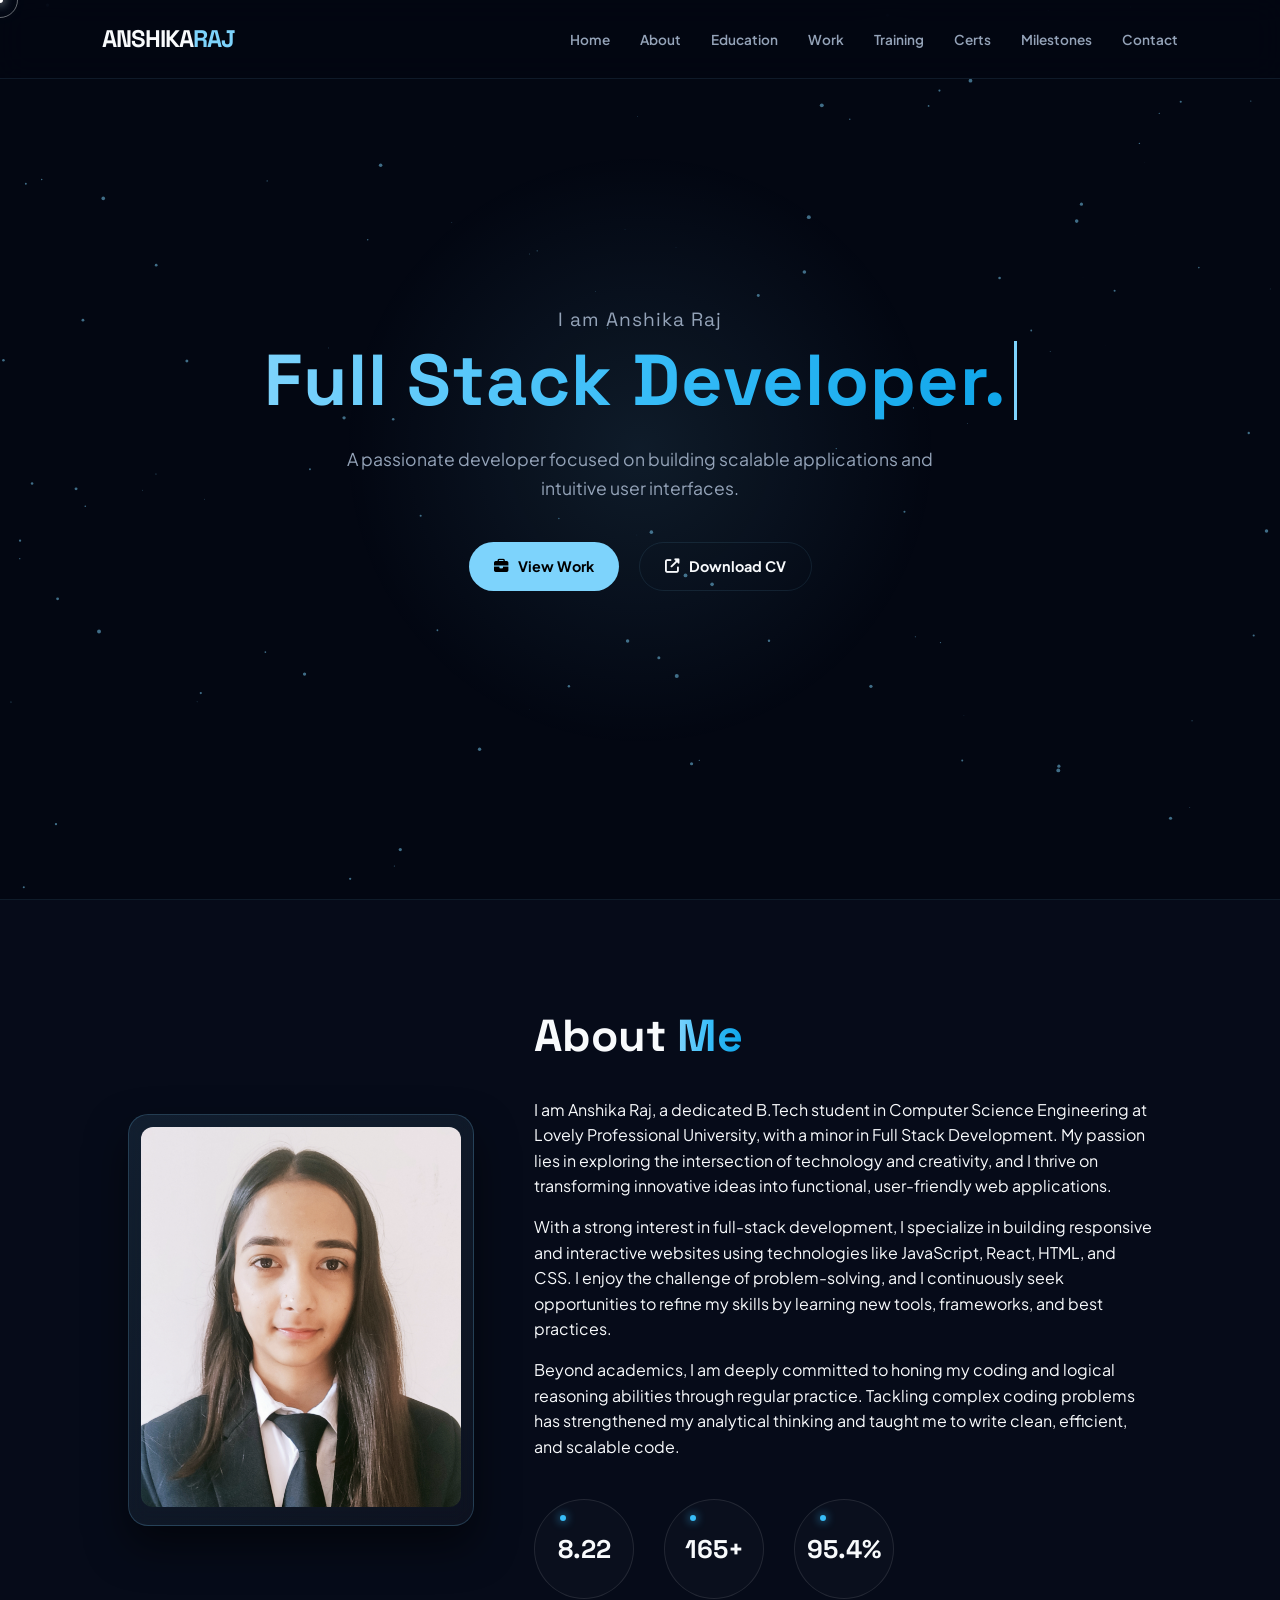
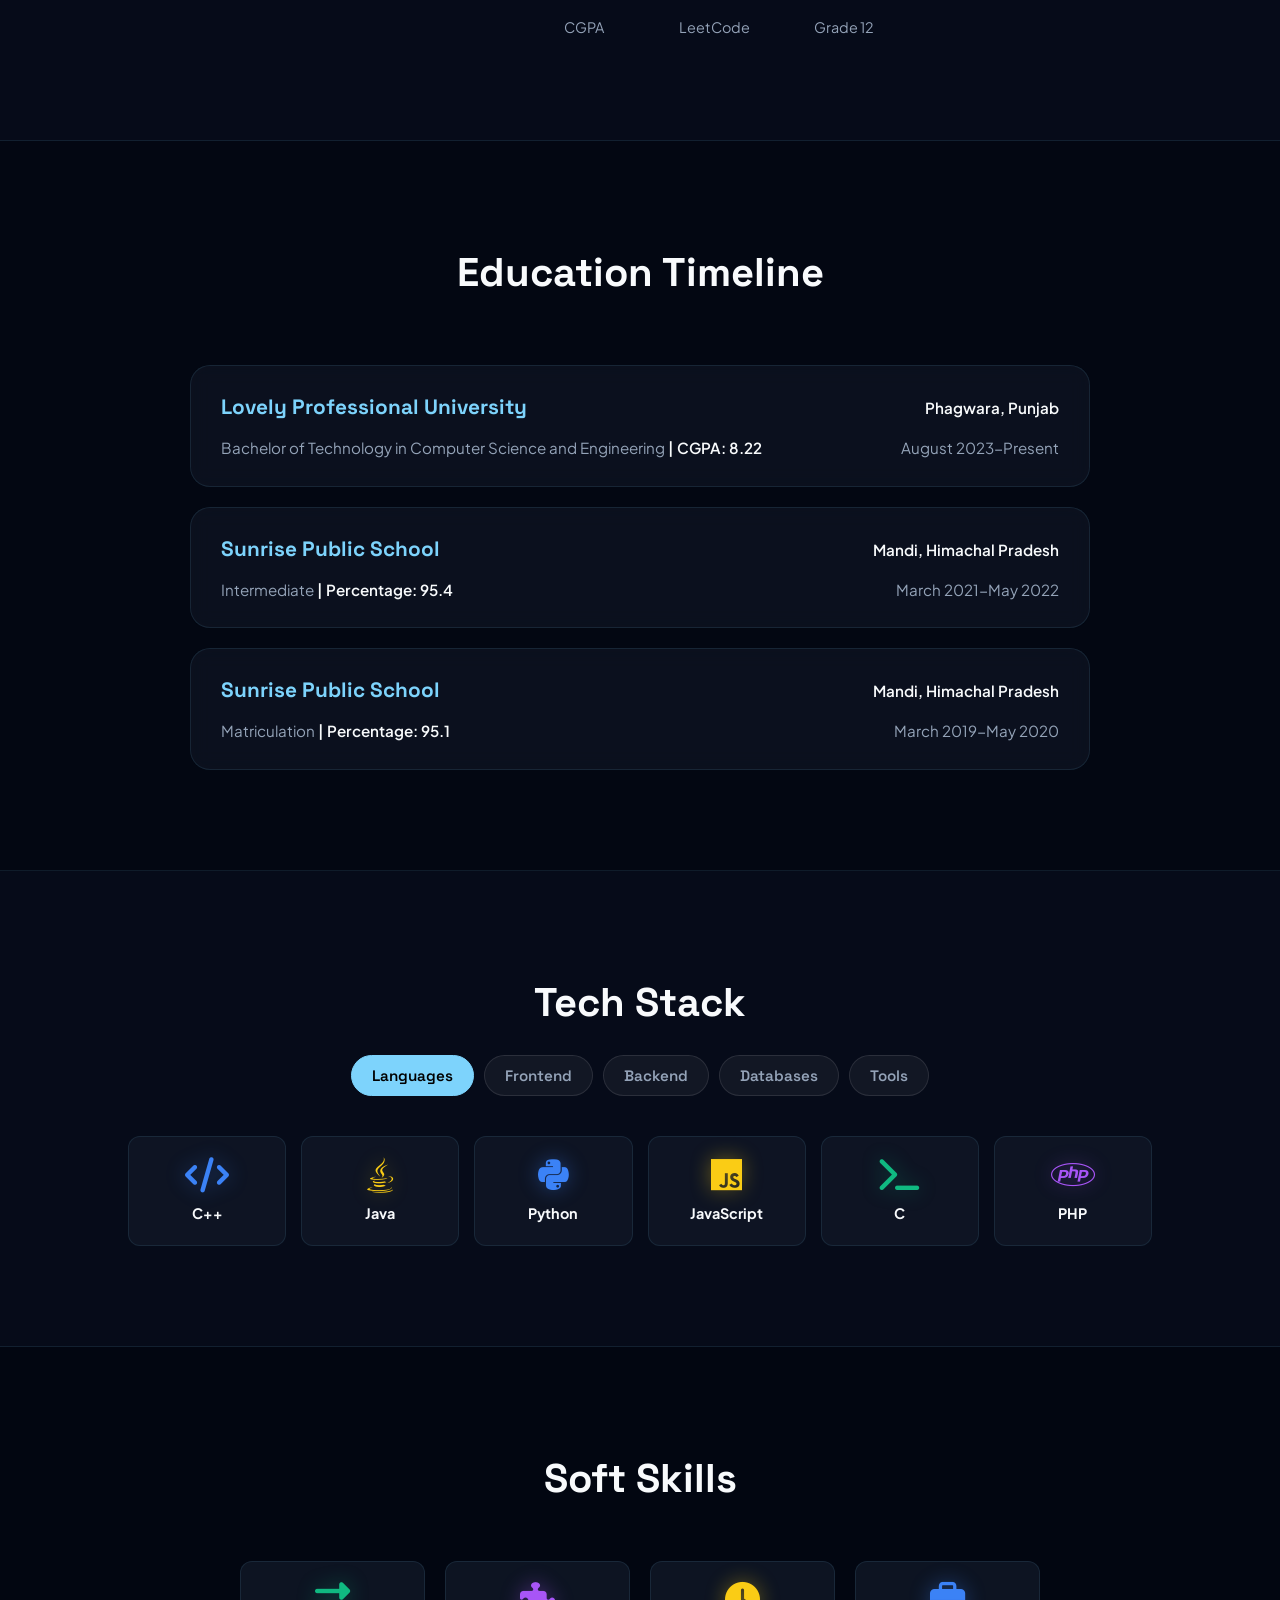
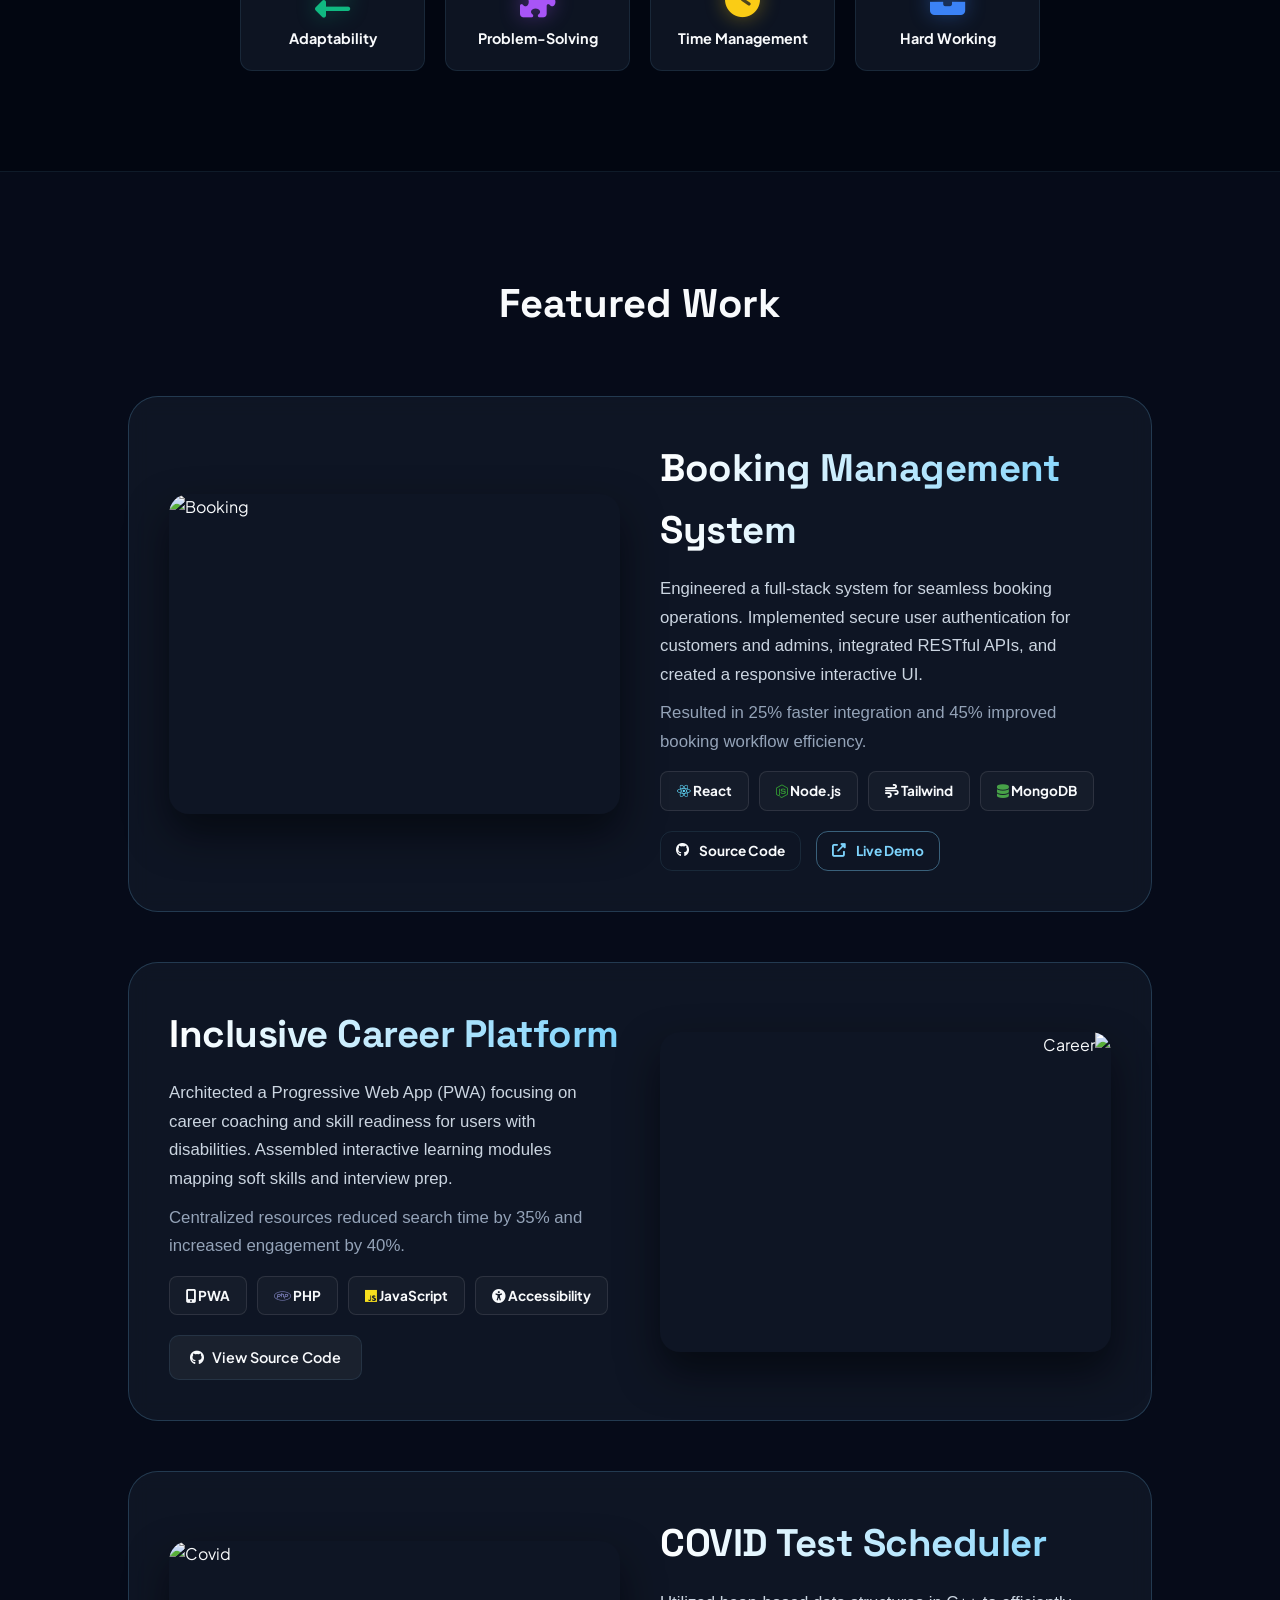
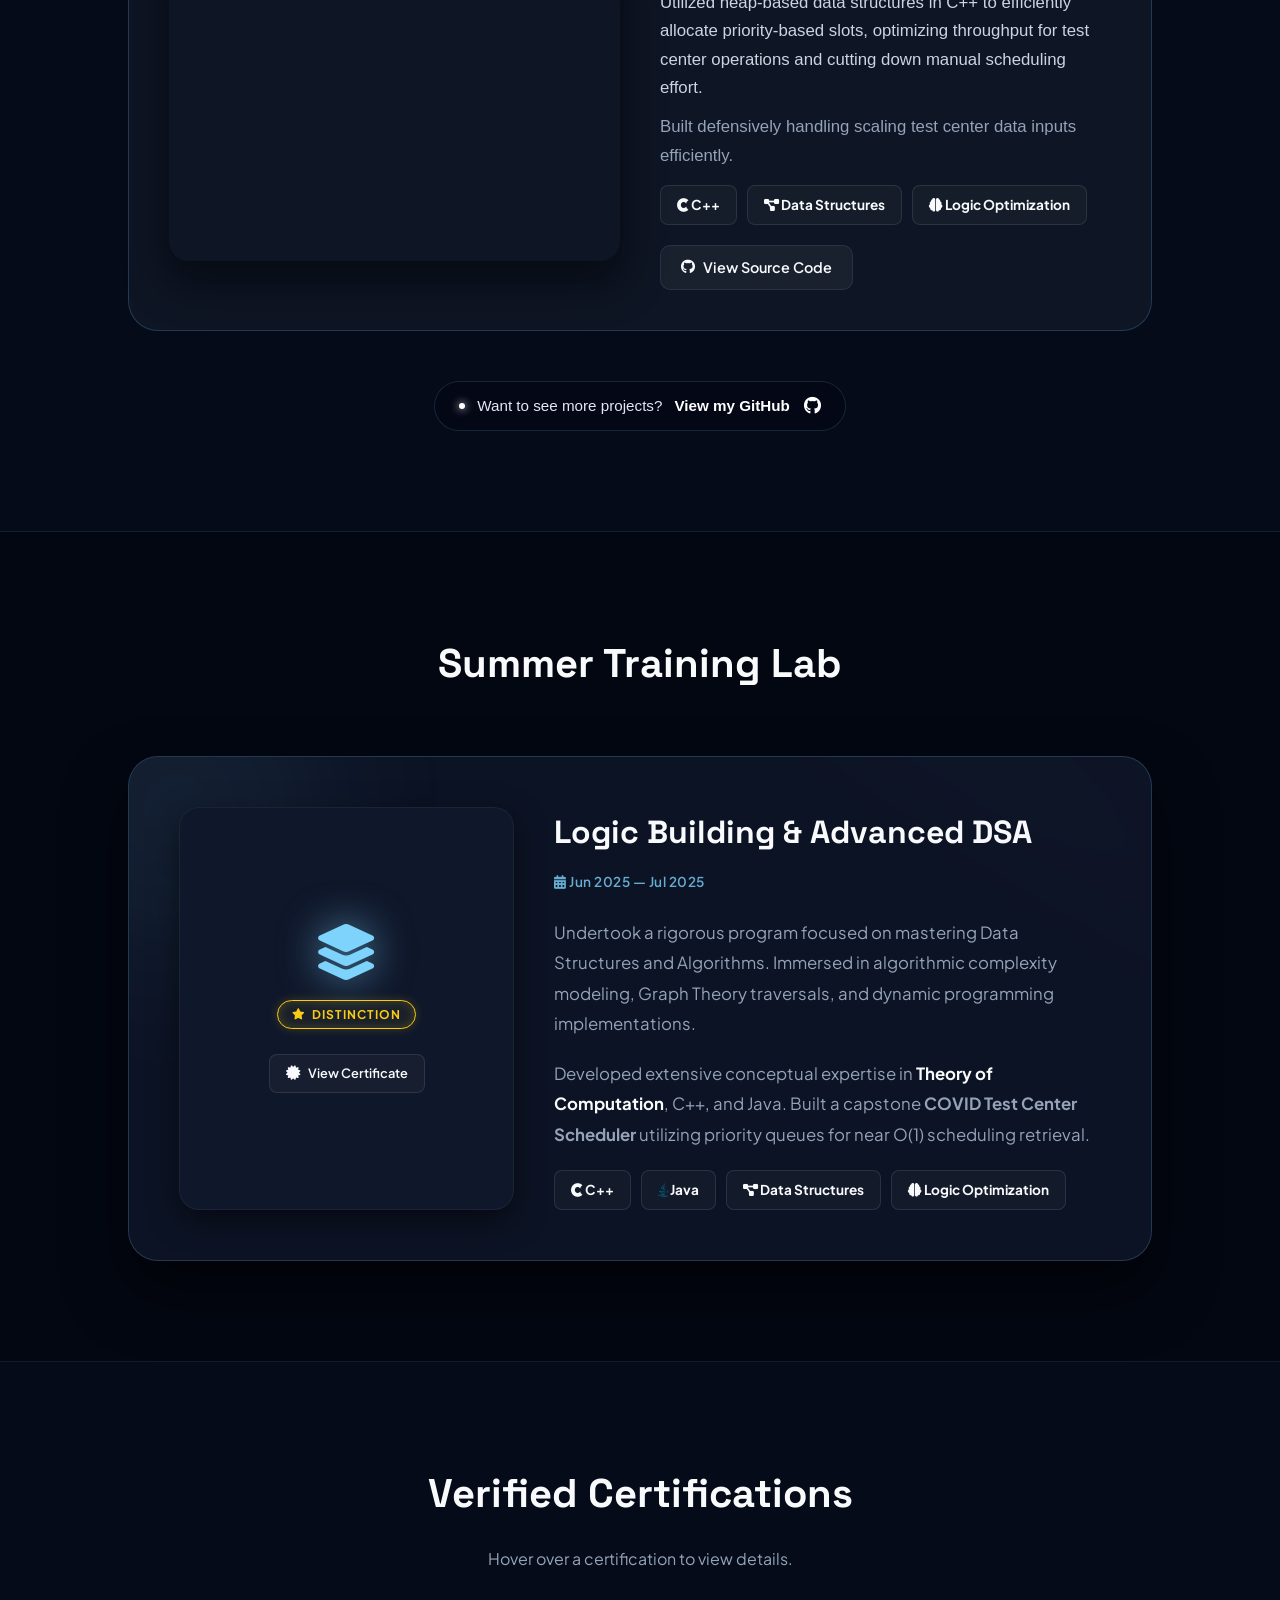
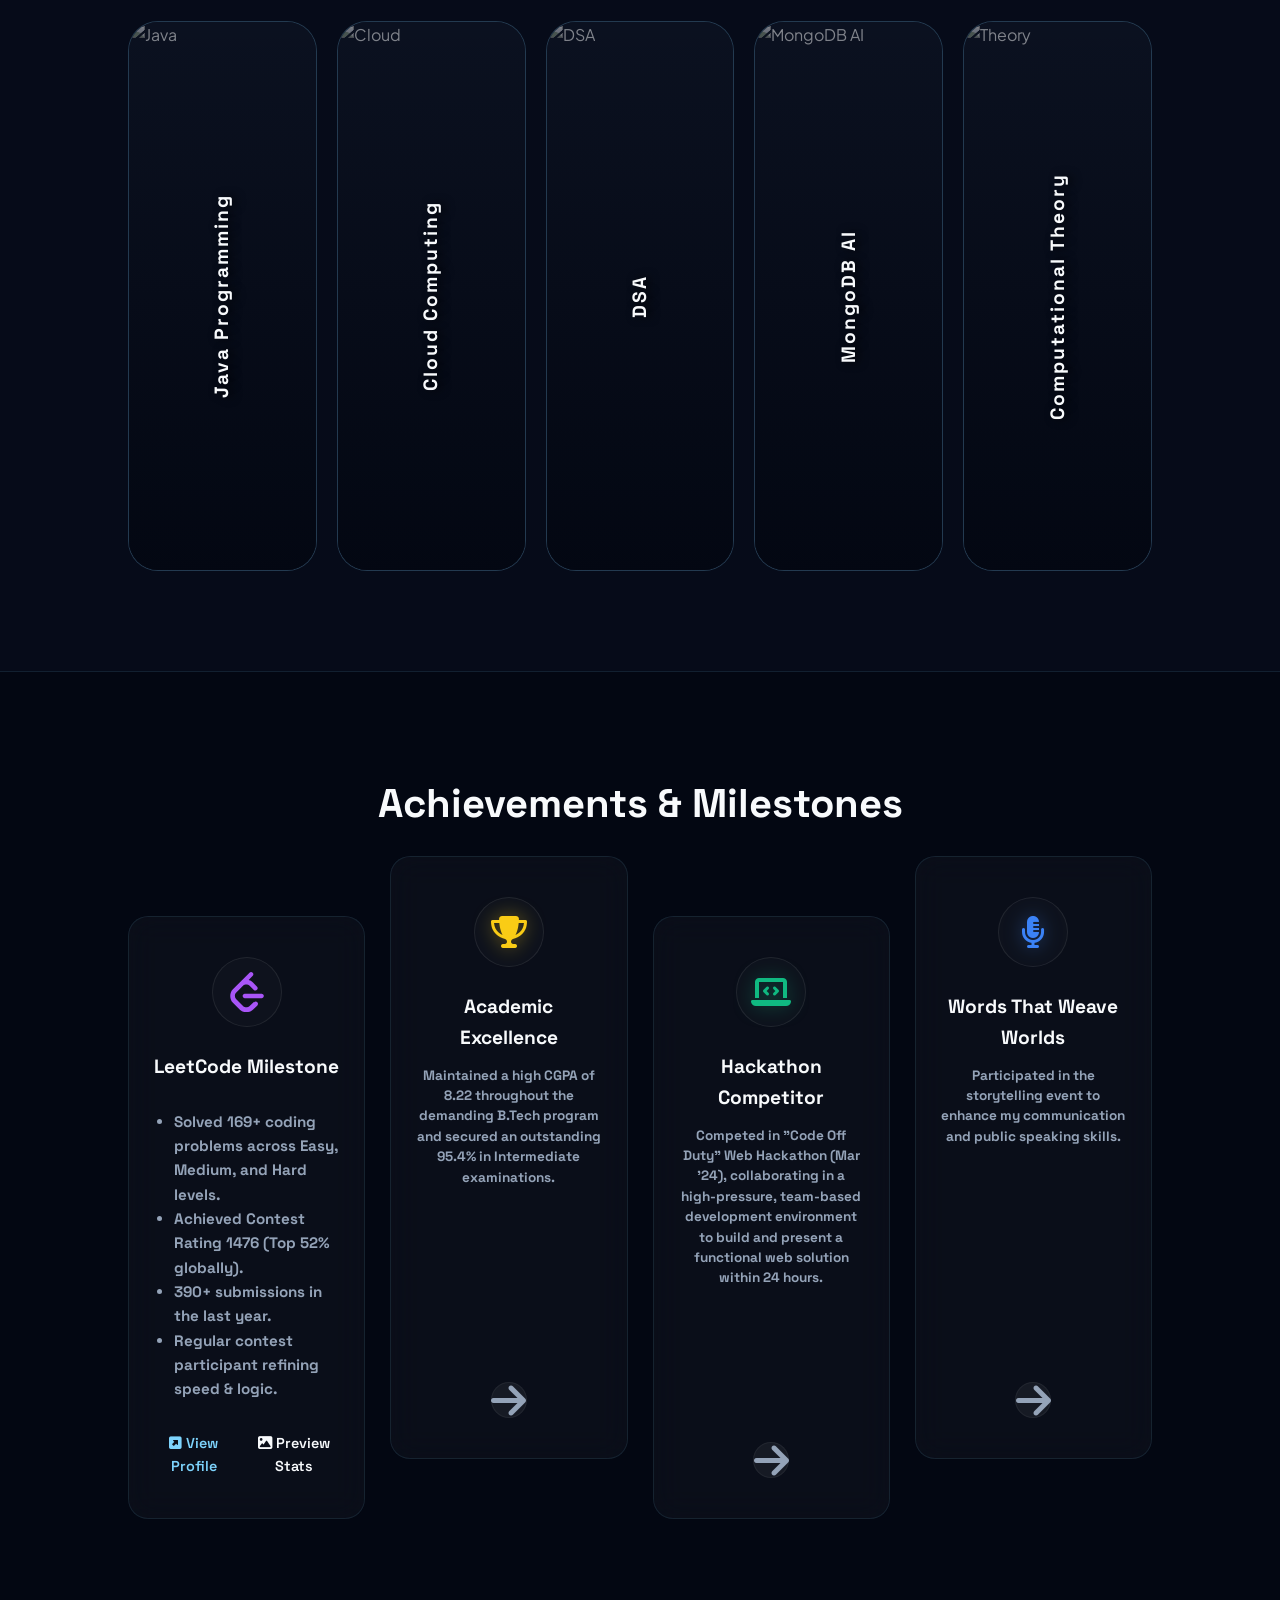
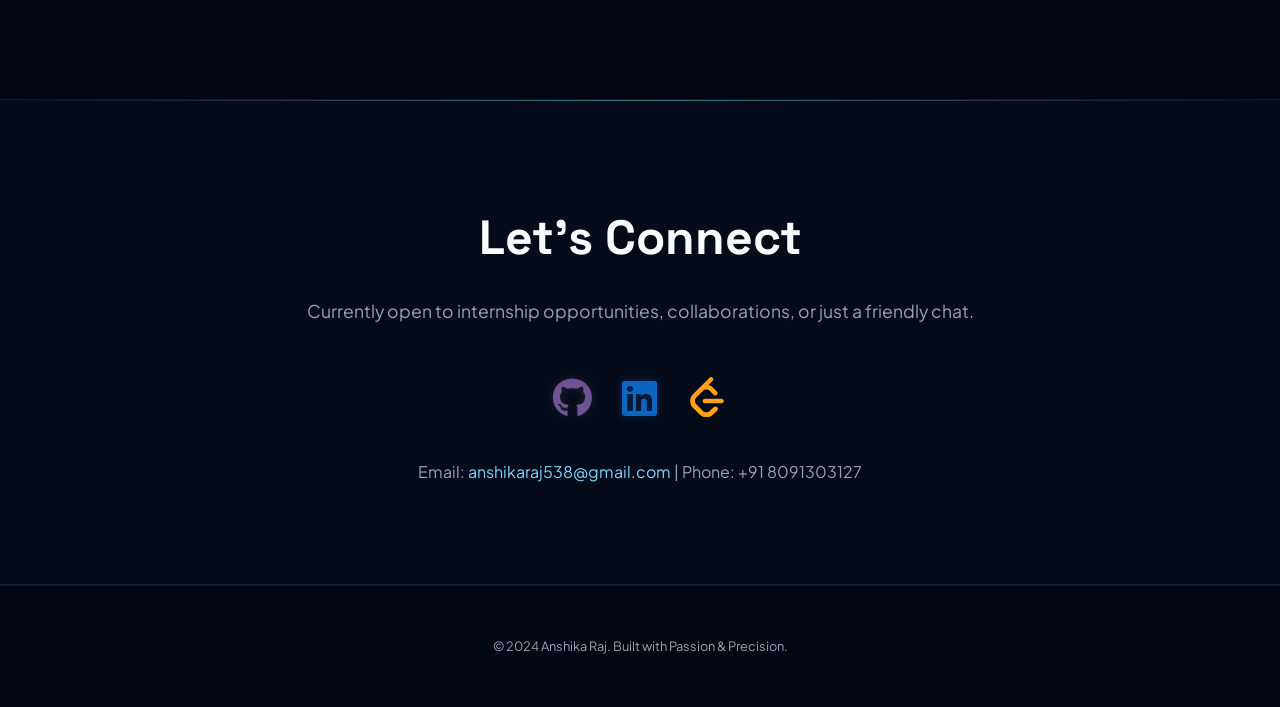
==== index.html @ 5de78a60 "Renamed main file to index.html" ====
<!DOCTYPE html>
<html lang="en">

<head>
    <meta charset="UTF-8">
    <meta name="viewport" content="width=device-width, initial-scale=1.0">
    <title>Anshika Raj | Full Stack Developer</title>

    <!-- External Resources -->
    <link rel="stylesheet" href="https://cdnjs.cloudflare.com/ajax/libs/font-awesome/6.4.0/css/all.min.css">
    <link href="https://unpkg.com/aos@2.3.1/dist/aos.css" rel="stylesheet">
    <link
        href="https://fonts.googleapis.com/css2?family=Plus+Jakarta+Sans:wght@300;400;600;800&family=Space+Grotesk:wght@500;700&display=swap"
        rel="stylesheet">

    <style>
        :root {
            --bg-dark: #030712;
            --bg-alt: #0b1120;
            --accent: #7dd3fc;
            /* Premium Sky Blue */
            --text-main: #f8fafc;
            --text-dim: #94a3b8;
            --border: rgba(125, 211, 252, 0.1);
            --card-bg: rgba(17, 24, 39, 0.8);
            --glass: rgba(255, 255, 255, 0.03);

            /* Official Tech Colors */
            --color-react: #61DAFB;
            --color-node: #339933;
            --color-js: #F7DF1E;
            --color-python: #3776AB;
            --color-java: #007396;
            --color-cpp: #00599C;
            --color-mongo: #47A248;
            --color-php: #777BB4;
            --color-html: #E34F26;
        }

        * {
            margin: 0;
            padding: 0;
            box-sizing: border-box;
            scroll-behavior: smooth;
        }

        body {
            background-color: var(--bg-dark);
            color: var(--text-main);
            font-family: 'Plus Jakarta Sans', sans-serif;
            overflow-x: hidden;
            line-height: 1.6;
            cursor: none;
            /* Hide default cursor */
        }

        /* --- Custom Cursor --- */
        .cursor-dot,
        .cursor-outline {
            position: fixed;
            top: 0;
            left: 0;
            transform: translate(-50%, -50%);
            border-radius: 50%;
            z-index: 9999;
            pointer-events: none;
        }

        .cursor-dot {
            width: 6px;
            height: 6px;
            background: #fff;
            border-radius: 50%;
            pointer-events: none;
            z-index: 9999;
            transition: width 0.2s, height 0.2s;
            box-shadow: 0 0 10px #fff, 0 0 20px #7dd3fc;
        }

        .cursor-outline {
            width: 36px;
            height: 36px;
            background: transparent;
            border: 1px solid rgba(255, 255, 255, 0.4);
            border-radius: 50%;
            pointer-events: none;
            z-index: 9998;
            display: block;
            transition: width 0.3s, height 0.3s, background 0.3s, border-color 0.3s;
        }

        /* Interactive links hover glow */
        a:hover~.cursor-dot,
        button:hover~.cursor-dot,
        .project-card:hover~.cursor-dot,
        .interactive:hover~.cursor-dot {
            width: 4px;
            height: 4px;
            background: #fff;
            box-shadow: 0 0 10px #7dd3fc, 0 0 15px #c084fc;
        }

        a:hover~.cursor-outline,
        button:hover~.cursor-outline,
        .project-card:hover~.cursor-outline,
        .interactive:hover~.cursor-outline {
            width: 8px !important;
            height: 8px !important;
            background: transparent !important;
            border: 1px solid #7dd3fc !important;
            border-radius: 50% !important;
            box-shadow: none !important;
            backdrop-filter: none !important;
        }

        /* --- Glitter Background Canvas --- */
        #glitter-canvas {
            position: fixed;
            top: 0;
            left: 0;
            width: 100%;
            height: 100%;
            z-index: -1;
            pointer-events: none;
        }

        /* --- Layout & Sectioning --- */
        section {
            padding: 100px 10%;
            border-bottom: 1px solid var(--border);
            position: relative;
        }

        section:nth-child(even) {
            background-color: rgba(11, 17, 32, 0.5);
        }

        /* --- Navigation --- */
        nav {
            position: fixed;
            top: 0;
            width: 100%;
            padding: 20px 8%;
            display: flex;
            justify-content: space-between;
            align-items: center;
            background: rgba(3, 7, 18, 0.85);
            backdrop-filter: blur(15px);
            z-index: 1000;
            border-bottom: 1px solid var(--border);
            transition: all 0.3s ease;
        }

        .logo {
            font-family: 'Space Grotesk', sans-serif;
            font-weight: 700;
            font-size: 1.5rem;
            letter-spacing: -1px;
            cursor: none;
        }

        .logo span {
            color: var(--accent);
        }

        .nav-links {
            display: flex;
            list-style: none;
            gap: 30px;
        }

        .nav-links a {
            text-decoration: none;
            color: var(--text-dim);
            font-size: 0.85rem;
            font-weight: 600;
            transition: 0.3s;
            cursor: none;
        }

        .nav-links a:hover {
            color: var(--accent);
        }

        /* --- Hero Section / Landing --- */
        .hero {
            height: 100vh;
            display: flex;
            flex-direction: column;
            justify-content: center;
            align-items: center;
            text-align: center;
            position: relative;
        }

        .hero-glow {
            position: absolute;
            width: 600px;
            height: 600px;
            background: radial-gradient(circle, rgba(125, 211, 252, 0.1) 0%, rgba(3, 7, 18, 0) 70%);
            top: 50%;
            left: 50%;
            transform: translate(-50%, -50%);
            z-index: -1;
            pointer-events: none;
        }

        .hero h3 {
            color: var(--accent);
            letter-spacing: 5px;
            font-size: 0.8rem;
            margin-bottom: 20px;
            text-transform: uppercase;
        }

        .hero h1 {
            font-family: 'Space Grotesk', sans-serif;
            font-size: clamp(3rem, 10vw, 6rem);
            line-height: 1.1;
            margin-bottom: 25px;
        }

        #typewriter {
            border-right: 3px solid var(--accent);
            padding-right: 8px;
        }

        .hero-desc {
            color: var(--text-dim);
            max-width: 600px;
            margin: 0 auto 40px auto;
            font-size: 1.1rem;
        }

        .btn {
            padding: 14px 35px;
            border-radius: 12px;
            font-weight: 700;
            text-decoration: none;
            transition: 0.4s;
            display: inline-flex;
            align-items: center;
            gap: 10px;
            font-size: 0.9rem;
            cursor: none;
        }

        .btn-primary {
            background: var(--accent);
            color: #000;
        }

        .btn-secondary {
            background: transparent;
            color: var(--text-main);
            border: 1px solid var(--border);
        }

        .btn:hover {
            transform: translateY(-5px);
            box-shadow: 0 10px 20px rgba(125, 211, 252, 0.3);
        }

        .btn-secondary:hover {
            background: rgba(255, 255, 255, 0.05);
            border-color: var(--accent);
        }

        .hero-actions {
            display: flex;
            gap: 20px;
            justify-content: center;
        }

        /* --- About Me --- */
        .about-grid {
            display: grid;
            grid-template-columns: 1fr 2fr;
            gap: 60px;
            align-items: center;
        }

        .profile-side {
            text-align: center;
            display: flex;
            justify-content: center;
        }

        .profile-wrapper {
            position: relative;
            padding: 12px;
            background: linear-gradient(135deg, rgba(125, 211, 252, 0.1) 0%, rgba(255, 255, 255, 0.03) 100%);
            border-radius: 20px;
            backdrop-filter: blur(10px);
            border: 1px solid rgba(125, 211, 252, 0.2);
            box-shadow: 0 20px 40px rgba(0, 0, 0, 0.5);
            transition: 0.4s ease;
        }

        .profile-img {
            width: 320px;
            height: 380px;
            border-radius: 12px;
            object-fit: cover;
            transition: 0.5s ease;
        }

        .profile-wrapper:hover {
            transform: translateY(-10px);
            box-shadow: 0 30px 60px rgba(0, 0, 0, 0.7);
            border-color: rgba(125, 211, 252, 0.4);
        }

        .profile-wrapper:hover .profile-img {
            transform: scale(1.02);
        }

        /* --- Colorful Gradient & Stats --- */
        .text-gradient {
            background: linear-gradient(90deg, #7dd3fc, #38bdf8, #0ea5e9);
            -webkit-background-clip: text;
            -webkit-text-fill-color: transparent;
            background-clip: text;
        }

        .stats-row {
            display: flex;
            gap: 30px;
            margin-top: 40px;
            justify-content: flex-start;
        }

        .stat-badge {
            text-align: center;
        }

        .stat-circle {
            width: 100px;
            height: 100px;
            border-radius: 50%;
            border: 1px solid rgba(255, 255, 255, 0.1);
            display: flex;
            justify-content: center;
            align-items: center;
            margin-bottom: 15px;
            transition: 0.4s;
            position: relative;
            background: rgba(255, 255, 255, 0.02);
            transform-style: preserve-3d;
        }

        .stat-circle::before {
            content: '';
            position: absolute;
            top: 15px;
            left: 25px;
            width: 6px;
            height: 6px;
            border-radius: 50%;
            background: #38bdf8;
            box-shadow: 0 0 10px #38bdf8;
        }

        .stat-num {
            font-size: 1.6rem;
            font-weight: 800;
            font-family: 'Space Grotesk';
            transform: translateZ(20px);
        }

        .stat-label {
            font-size: 0.9rem;
            color: var(--text-dim);
        }

        .stat-circle:hover {
            border-color: #38bdf8;
            box-shadow: 0 0 25px rgba(56, 189, 248, 0.3);
            transform: translateY(-5px);
        }

        /* --- Education & Training Styling --- */
        .edu-container {
            display: flex;
            flex-direction: column;
            gap: 20px;
            max-width: 900px;
            margin: 0 auto;
        }

        .edu-card {
            background: rgba(17, 24, 39, 0.6);
            border: 1px solid var(--border);
            padding: 25px 30px;
            border-radius: 20px;
            backdrop-filter: blur(10px);
            transition: 0.4s cubic-bezier(0.175, 0.885, 0.32, 1.275);
            display: flex;
            flex-direction: column;
            gap: 12px;
            transform-style: preserve-3d;
        }

        .edu-card:hover {
            border-color: var(--accent);
            background: rgba(125, 211, 252, 0.05);
            box-shadow: 0 15px 35px rgba(0, 0, 0, 0.5);
        }

        .edu-header-row {
            display: flex;
            justify-content: space-between;
            align-items: baseline;
            transform: translateZ(20px);
        }

        .edu-header-row h3 {
            color: var(--accent);
            font-family: 'Space Grotesk';
            font-size: 1.3rem;
            margin: 0;
        }

        .edu-header-row .loc {
            color: var(--text-main);
            font-weight: 600;
            font-size: 0.95rem;
        }

        .edu-body-row {
            display: flex;
            justify-content: space-between;
            color: var(--text-dim);
            font-size: 0.95rem;
            transform: translateZ(20px);
        }

        .edu-body-row .deg-highlight {
            color: var(--text-main);
            font-weight: 600;
        }

        /* --- Super Creative Summer Training Card --- */
        .ts-panel {
            position: relative;
            background: linear-gradient(135deg, rgba(17, 24, 39, 0.9) 0%, rgba(3, 7, 18, 0.95) 100%);
            border: 1px solid rgba(125, 211, 252, 0.2);
            border-radius: 30px;
            padding: 50px;
            overflow: hidden;
            box-shadow: 0 30px 60px rgba(0, 0, 0, 0.6);
            backdrop-filter: blur(20px);
        }

        .ts-panel::before,
        .ts-panel::after {
            content: '';
            position: absolute;
            border-radius: 50%;
            filter: blur(80px);
            opacity: 0.4;
            animation: pulseGlow 8s ease-in-out infinite alternate;
            pointer-events: none;
        }

        .ts-panel::before {
            top: -20%;
            left: -10%;
            width: 300px;
            height: 300px;
            background: rgba(125, 211, 252, 0.2);
        }

        .ts-panel::after {
            bottom: -20%;
            right: -10%;
            width: 250px;
            height: 250px;
            background: rgba(56, 189, 248, 0.15);
            animation-delay: -4s;
        }

        @keyframes pulseGlow {
            0% {
                transform: scale(1) translate(0, 0);
                opacity: 0.2;
            }

            100% {
                transform: scale(1.5) translate(20px, 20px);
                opacity: 0.5;
            }
        }

        .ts-inner {
            position: relative;
            z-index: 2;
            display: flex;
            gap: 40px;
            align-items: stretch;
        }

        .ts-visual {
            flex: 1;
            min-width: 250px;
            background: rgba(125, 211, 252, 0.05);
            border: 1px solid rgba(125, 211, 252, 0.1);
            border-radius: 20px;
            display: flex;
            flex-direction: column;
            justify-content: center;
            align-items: center;
            text-align: center;
            padding: 30px;
        }

        .ts-visual i.main-icon {
            font-size: 4rem;
            text-shadow: 0 0 30px rgba(125, 211, 252, 0.6);
            animation: floatIcon 4s ease-in-out infinite;
            color: var(--accent);
        }

        .ts-badge {
            margin-top: 15px;
            padding: 5px 12px;
            background: rgba(250, 204, 21, 0.1);
            border: 1px solid #facc15;
            color: #facc15;
            border-radius: 30px;
            font-weight: 800;
            font-family: 'Space Grotesk';
            font-size: 0.8rem;
            letter-spacing: 1px;
            box-shadow: 0 0 15px rgba(250, 204, 21, 0.2);
        }

        .ts-content {
            flex: 2;
            text-align: left;
        }

        .ts-content h3 {
            font-family: 'Space Grotesk';
            font-size: 2rem;
            color: var(--text-main);
            margin-bottom: 10px;
        }

        .ts-content .ts-sub {
            color: var(--accent);
            font-weight: 600;
            font-size: 1.1rem;
            margin-bottom: 25px;
            display: inline-block;
        }

        .ts-content p {
            color: var(--text-dim);
            line-height: 1.8;
            margin-bottom: 20px;
            font-size: 1.05rem;
        }

        .ts-tags {
            display: flex;
            flex-wrap: wrap;
            gap: 10px;
        }

        .ts-tag {
            padding: 8px 16px;
            background: rgba(255, 255, 255, 0.03);
            border: 1px solid rgba(255, 255, 255, 0.1);
            border-radius: 8px;
            font-size: 0.85rem;
            font-weight: 700;
            color: var(--text-main);
            transition: 0.3s;
        }

        .ts-tag:hover {
            border-color: var(--accent);
            color: var(--accent);
            transform: translateY(-3px);
            box-shadow: 0 10px 20px rgba(125, 211, 252, 0.1);
        }

        @media(max-width: 800px) {
            .ts-inner {
                flex-direction: column;
            }

            .profile-side {
                margin-top: 50px;
            }
        }

        /* --- Skills Section --- */
        .skill-tabs {
            display: flex;
            flex-wrap: wrap;
            justify-content: center;
            gap: 10px;
            margin-bottom: 40px;
        }

        .skill-tab {
            padding: 10px 20px;
            background: rgba(255, 255, 255, 0.05);
            border: 1px solid rgba(255, 255, 255, 0.1);
            border-radius: 30px;
            font-family: 'Space Grotesk';
            color: var(--text-dim);
            cursor: pointer;
            transition: 0.3s;
            font-weight: 600;
            font-size: 0.95rem;
        }

        .skill-tab:hover {
            background: rgba(125, 211, 252, 0.1);
            color: var(--text-main);
        }

        .skill-tab.active {
            background: var(--accent);
            color: #000;
            border-color: var(--accent);
        }

        .skill-grid-category {
            display: none;
            animation: fadeInCategory 0.5s ease-in-out;
        }

        .skill-grid-category.active-category {
            display: grid;
        }

        @keyframes fadeInCategory {
            from {
                opacity: 0;
                transform: translateY(10px);
            }

            to {
                opacity: 1;
                transform: translateY(0);
            }
        }

        .skills-grid {
            grid-template-columns: repeat(auto-fit, minmax(110px, 1fr));
            gap: 15px;
        }

        .skill-box {
            background: var(--card-bg);
            padding: 20px 10px;
            border-radius: 12px;
            text-align: center;
            border: 1px solid var(--border);
            transition: 0.3s;
        }

        .skill-box:hover {
            border-color: var(--accent);
            box-shadow: 0 5px 20px rgba(125, 211, 252, 0.15);
            transform: translateY(-5px);
        }

        .skill-box i {
            font-size: 2.2rem;
            margin-bottom: 10px;
            display: block;
        }

        .skill-box h4 {
            font-size: 0.9rem;
            margin: 0;
        }

        .fa-react {
            color: var(--color-react);
        }

        .fa-node-js {
            color: var(--color-node);
        }

        .fa-js {
            color: var(--color-js);
        }

        .fa-python {
            color: var(--color-python);
        }

        .fa-java {
            color: var(--color-java);
        }

        .fa-terminal {
            color: var(--color-cpp);
        }

        .fa-database {
            color: var(--color-mongo);
        }

        .fa-php {
            color: var(--color-php);
        }

        .fa-html5 {
            color: #e34f26;
        }

        .fa-css3-alt {
            color: #1572b6;
        }

        .fa-git-alt {
            color: #f34f29;
        }

        .fa-linux {
            color: #fcc624;
        }

        /* --- Original Projects Grid Section --- */
        .project-list {
            display: flex;
            flex-direction: column;
            gap: 50px;
        }

        .project-card {
            display: grid;
            grid-template-columns: 1fr 1fr;
            gap: 40px;
            background: var(--card-bg);
            border-radius: 30px;
            padding: 40px;
            border: 1px solid rgba(125, 211, 252, 0.2);
            align-items: center;
            backdrop-filter: blur(10px);
            transform-style: preserve-3d;
            transition: 0.4s;
        }

        .project-card:nth-child(even) {
            direction: rtl;
        }

        .project-card:nth-child(even) .p-info {
            direction: ltr;
        }

        .p-image {
            border-radius: 20px;
            overflow: hidden;
            height: 320px;
            transform: translateZ(30px);
            box-shadow: 0 20px 40px rgba(0, 0, 0, 0.5);
        }

        .p-image img {
            width: 100%;
            height: 100%;
            object-fit: cover;
            transition: 0.8s;
        }

        .project-card:hover {
            border-color: var(--accent);
            box-shadow: 0 15px 35px rgba(0, 0, 0, 0.5);
        }

        .project-card:hover .p-image img {
            transform: scale(1.05);
        }

        .p-info {
            transform: translateZ(30px);
        }

        .p-info h3 {
            font-size: 2.4rem;
            margin-bottom: 15px;
            font-family: 'Space Grotesk', sans-serif;
            font-weight: 700;
            background: linear-gradient(to right, #ffffff, #7dd3fc);
            -webkit-background-clip: text;
            background-clip: text;
            -webkit-text-fill-color: transparent;
            letter-spacing: -0.5px;
        }

        .p-info p {
            font-size: 1.05rem;
            line-height: 1.7;
            color: #cbd5e1;
            font-family: 'Inter', sans-serif;
        }

        .p-tags {
            color: var(--accent);
            font-weight: 700;
            font-size: 0.8rem;
            margin-top: 20px;
            display: block;
            margin-bottom: 20px;
        }

        .github-link {
            display: inline-flex;
            align-items: center;
            gap: 8px;
            color: var(--text-main);
            text-decoration: none;
            font-size: 0.9rem;
            font-weight: 600;
            padding: 10px 20px;
            background: rgba(255, 255, 255, 0.05);
            border: 1px solid var(--border);
            border-radius: 10px;
            transition: 0.3s;
            cursor: none;
        }

        .github-link:hover {
            background: var(--accent);
            color: #000;
            border-color: var(--accent);
            transform: translateY(-3px);
            box-shadow: 0 10px 20px rgba(125, 211, 252, 0.2);
        }

        /* --- Accordion Galleries (Projects & Certifications) --- */
        .accordion-list {
            display: flex;
            height: 550px;
            gap: 20px;
            width: 100%;
            margin-top: 30px;
        }

        .accordion-card {
            flex: 1;
            border-radius: 30px;
            overflow: hidden;
            position: relative;
            transition: flex 0.6s cubic-bezier(0.25, 1, 0.5, 1), background 0.6s;
            background: var(--card-bg);
            border: 1px solid rgba(125, 211, 252, 0.2);
            display: flex;
            align-items: flex-end;
            cursor: none;
        }

        .accordion-card:hover {
            flex: 6;
            /* increased ratio to fit wide content */
            border-color: var(--accent);
            box-shadow: 0 20px 50px rgba(0, 0, 0, 0.7);
        }

        .a-image {
            position: absolute;
            top: 0;
            left: 0;
            width: 100%;
            height: 100%;
            z-index: 0;
            background-color: #0b1120;
        }

        .a-image img {
            width: 100%;
            height: 100%;
            object-fit: cover;
            transition: transform 0.8s, opacity 0.6s, filter 0.6s;
            opacity: 0.5;
            filter: grayscale(80%);
        }

        .accordion-card:hover .a-image img {
            opacity: 1;
            filter: grayscale(0%);
            transform: scale(1.03);
        }

        .a-title-vertical {
            position: absolute;
            top: 50%;
            left: 50%;
            transform: translate(-50%, -50%) rotate(-90deg);
            transform-origin: center;
            font-family: 'Space Grotesk';
            font-size: 1.6rem;
            color: var(--text-main);
            white-space: nowrap;
            letter-spacing: 2px;
            transition: 0.4s ease;
            opacity: 1;
            z-index: 2;
            text-shadow: 0 4px 10px rgba(0, 0, 0, 0.8);
            width: max-content;
        }

        /* Mobile adjustment for certifications vertical title since they can be long */
        .cert-vertical-text {
            font-size: 1.2rem;
        }

        .accordion-card:hover .a-title-vertical {
            opacity: 0;
            visibility: hidden;
            transform: translate(-50%, -50%) rotate(-90deg) translateY(-20px);
        }

        .a-info-wrapper {
            position: relative;
            z-index: 1;
            width: 100%;
            height: 100%;
            display: flex;
            align-items: flex-end;
            background: linear-gradient(to top, rgba(3, 7, 18, 0.98) 0%, rgba(3, 7, 18, 0.6) 40%, transparent 100%);
        }

        .a-info {
            padding: 40px;
            width: 800px;
            max-width: 100%;
            opacity: 0;
            transform: translateY(30px);
            transition: all 0.5s cubic-bezier(0.25, 1, 0.5, 1);
            pointer-events: none;
        }

        .accordion-card:hover .a-info {
            opacity: 1;
            transform: translateY(0);
            pointer-events: auto;
            transition-delay: 0.2s;
        }

        .a-info h3 {
            font-size: 2.2rem;
            margin-bottom: 10px;
            font-family: 'Space Grotesk';
            color: var(--text-main);
        }

        .a-info p {
            margin-bottom: 10px;
            color: var(--text-dim);
            line-height: 1.5;
        }

        .a-tags {
            color: var(--accent);
            font-weight: 700;
            font-size: 0.8rem;
            margin: 15px 0;
            display: block;
        }

        /* General Links/Buttons inside Accordion */
        .card-link-btn {
            display: inline-flex;
            align-items: center;
            gap: 8px;
            color: var(--text-main);
            text-decoration: none;
            font-size: 0.9rem;
            font-weight: 600;
            padding: 10px 20px;
            background: rgba(255, 255, 255, 0.05);
            border: 1px solid var(--border);
            border-radius: 10px;
            transition: 0.3s;
            cursor: none;
            margin-top: 10px;
        }

        .card-link-btn:hover {
            background: var(--accent);
            color: #000;
            border-color: var(--accent);
            transform: translateY(-3px);
            box-shadow: 0 10px 20px rgba(125, 211, 252, 0.2);
        }

        /* --- Achievements Section Style --- */
        .achievements-grid {
            display: grid;
            grid-template-columns: repeat(auto-fit, minmax(240px, 1fr));
            gap: 25px;
            margin-top: 50px;
            padding-bottom: 50px;
        }

        @media (min-width: 1000px) {
            .achievements-grid {
                grid-template-columns: repeat(4, 1fr);
            }

            .achieve-item:nth-child(even) {
                margin-top: -30px;
                /* Staggered floating effect like inspo */
                margin-bottom: 30px;
            }

            .achieve-item:nth-child(odd) {
                margin-top: 30px;
                margin-bottom: -30px;
            }
        }

        /* Floating Animation for Achievement Icons */
        @keyframes floatIcon {
            0% {
                transform: translateY(0) translateZ(30px);
            }

            50% {
                transform: translateY(-10px) translateZ(30px);
            }

            100% {
                transform: translateY(0) translateZ(30px);
            }
        }

        .achieve-item {
            background: var(--glass);
            border: 1px solid var(--border);
            padding: 40px 25px;
            border-radius: 20px;
            text-align: center;
            position: relative;
            transform-style: preserve-3d;
            transition: all 0.5s cubic-bezier(0.175, 0.885, 0.32, 1.275);
            backdrop-filter: blur(15px);
            display: flex;
            flex-direction: column;
            align-items: center;
        }

        .achieve-icon-wrapper {
            width: 70px;
            height: 70px;
            border-radius: 50%;
            background: rgba(255, 255, 255, 0.02);
            border: 1px solid rgba(255, 255, 255, 0.08);
            display: flex;
            justify-content: center;
            align-items: center;
            margin-bottom: 25px;
            transform: translateZ(30px);
            transition: 0.4s;
        }

        .achieve-item i.achieve-icon {
            font-size: 2rem;
            animation: floatIcon 3.5s infinite ease-in-out;
        }

        .icon-purple {
            color: #a855f7;
            text-shadow: 0 0 20px rgba(168, 85, 247, 0.4);
        }

        .icon-gold {
            color: #facc15;
            text-shadow: 0 0 20px rgba(250, 204, 21, 0.4);
        }

        .icon-emerald {
            color: #10b981;
            text-shadow: 0 0 20px rgba(16, 185, 129, 0.4);
        }

        .icon-blue {
            color: #3b82f6;
            text-shadow: 0 0 20px rgba(59, 130, 246, 0.4);
        }

        .icon-rose {
            color: #f43f5e;
            text-shadow: 0 0 20px rgba(244, 63, 94, 0.4);
        }

        .achieve-item:hover .achieve-icon-wrapper {
            background: rgba(125, 211, 252, 0.1);
            border-color: var(--accent);
            transform: translateZ(40px) scale(1.1);
        }

        .achieve-item h3 {
            font-family: 'Space Grotesk';
            font-size: 1.2rem;
            margin-bottom: 12px;
            transform: translateZ(20px);
            color: var(--text-main);
        }

        .achieve-item p {
            transform: translateZ(20px);
            color: var(--text-dim);
            line-height: 1.5;
            font-size: 0.85rem;
            flex-grow: 1;
        }

        .achieve-arrow {
            margin-top: 25px;
            width: 36px;
            height: 36px;
            border-radius: 50%;
            background: rgba(255, 255, 255, 0.05);
            border: 1px solid rgba(255, 255, 255, 0.05);
            display: flex;
            justify-content: center;
            align-items: center;
            color: var(--text-dim);
            transition: 0.4s;
            transform: translateZ(20px);
            text-decoration: none;
        }

        .achieve-item:hover .achieve-arrow {
            background: var(--accent);
            color: #000;
            border-color: var(--accent);
            transform: translateZ(30px) rotate(-45deg);
        }

        .achieve-item:hover {
            border-color: rgba(125, 211, 252, 0.4);
            box-shadow: 0 20px 40px rgba(0, 0, 0, 0.6);
            background: rgba(255, 255, 255, 0.08);
        }

        footer {
            padding: 50px;
            text-align: center;
            border-top: 1px solid var(--border);
            color: var(--text-dim);
            font-size: 0.8rem;
        }

        @media (max-width: 1000px) {

            .about-grid,
            .project-card,
            .accordion-card,
            .extra-grid,
            .edu-card {
                grid-template-columns: 1fr !important;
                flex-direction: column;
                text-align: center;
            }

            .stats-row {
                justify-content: center;
            }

            .edu-stats {
                text-align: center;
                margin-top: 15px;
            }

            .hero h1 {
                font-size: 3.5rem;
            }

            .nav-links {
                display: none;
            }

            body {
                cursor: auto;
            }

            .cursor-dot,
            .cursor-outline {
                display: none;
            }

            /* Disable custom cursor on mobile */
            a,
            button,
            .cursor-none {
                cursor: pointer !important;
            }

            /* Vertical accordion for mobile */
            .accordion-list {
                flex-direction: column;
                height: 800px;
            }

            .a-title-vertical {
                top: auto;
                bottom: 20px;
                left: 50%;
                transform: translateX(-50%);
            }

            .accordion-card:hover .a-title-vertical {
                transform: translateX(-50%) translateY(-20px);
            }

            .accordion-card:hover {
                flex: 3;
            }
        }
    </style>
</head>

<body>
    <!-- Custom Cursor Setup -->
    <div class="cursor-dot" data-cursor-dot></div>
    <div class="cursor-outline" data-cursor-outline></div>

    <canvas id="glitter-canvas"></canvas>

    <nav id="navbar">
        <div class="logo">ANSHIKA<span>RAJ</span></div>
        <ul class="nav-links">
            <li><a href="#home">Home</a></li>
            <li><a href="#about">About</a></li>
            <li><a href="#education">Education</a></li>
            <li><a href="#projects">Work</a></li>
            <li><a href="#training">Training</a></li>
            <li><a href="#certs">Certs</a></li>
            <li><a href="#achievements">Milestones</a></li>
            <li><a href="#contact">Contact</a></li>
        </ul>
    </nav>

    <!-- NEW Landing View / Hero Section -->
    <section class="hero" id="home">
        <div class="hero-glow"></div>
        <h1 data-aos="fade-up"
            style="font-size: 1.2rem; font-weight: 400; margin-bottom: 25px; color: var(--text-dim); line-height: 1.2; letter-spacing: 1px;">
            I am Anshika Raj<br><span id="typewriter"
                style="font-size: 4.5rem; font-weight: 800; color: var(--text-main); display: block; margin-top: 10px; line-height: 1.1;"
                class="text-gradient"></span></h1>
        <p class="hero-desc" data-aos="fade-up" data-aos-delay="200"
            style="max-width: 600px; margin: 0 auto 40px auto; font-size: 1.1rem; line-height: 1.6;">
            A passionate developer focused on building scalable applications and intuitive user interfaces.
        </p>
        <div class="hero-actions" data-aos="fade-up" data-aos-delay="400"
            style="justify-content: center; gap: 20px; flex-wrap: wrap;">
            <a href="#projects" class="btn btn-primary" style="padding: 12px 25px; border-radius: 30px;">
                <i class="fas fa-briefcase"></i> View Work
            </a>
            <a href="https://drive.google.com/file/d/1PO4ZL7MHEkvRbHLdQVoJE9DydXe4XGYp/view?usp=sharing" target="_blank"
                class="btn btn-secondary" style="padding: 12px 25px; border-radius: 30px; background: transparent;">
                <i class="fas fa-external-link-alt"></i> Download CV
            </a>
        </div>
    </section>

    <!-- About Me -->
    <section id="about">
        <div class="about-grid">
            <div class="profile-side" data-aos="zoom-in" data-aos-duration="1500">
                <div class="profile-wrapper" data-tilt data-tilt-max="10" data-tilt-speed="400"
                    data-tilt-perspective="1000">
                    <img src="profile.png" class="profile-img" alt="Anshika Raj">
                </div>
            </div>
            <!-- Improved "About Me" Loading: Shorter duration and sequential delays -->
            <div class="about-text">
                <h2 data-aos="fade-up" data-aos-anchor-placement="top-bottom"
                    style="font-size: 2.8rem; margin-bottom: 25px; font-family: 'Space Grotesk';">About <span
                        class="text-gradient">Me</span></h2>
                <p data-aos="fade-up" data-aos-delay="100" data-aos-anchor-placement="top-bottom">I am Anshika Raj, a
                    dedicated B.Tech student in Computer Science Engineering at Lovely Professional University, with a
                    minor in Full Stack Development. My passion lies in exploring the intersection of technology and
                    creativity, and I thrive on transforming innovative ideas into functional, user-friendly web
                    applications.</p>
                <p data-aos="fade-up" data-aos-delay="200" data-aos-anchor-placement="top-bottom"
                    style="margin-top:15px;">With a strong interest in full-stack development, I specialize in building
                    responsive and interactive websites using technologies like JavaScript, React, HTML, and CSS. I
                    enjoy the challenge of problem-solving, and I continuously seek opportunities to refine my skills by
                    learning new tools, frameworks, and best practices.</p>
                <p data-aos="fade-up" data-aos-delay="300" data-aos-anchor-placement="top-bottom"
                    style="margin-top:15px;">Beyond academics, I am deeply committed to honing my coding and logical
                    reasoning abilities through regular practice. Tackling complex coding problems has strengthened my
                    analytical thinking and taught me to write clean, efficient, and scalable code.</p>

                <div class="stats-row" data-aos="zoom-in" data-aos-delay="400" data-aos-anchor-placement="top-bottom">
                    <div class="stat-badge">
                        <div class="stat-circle" data-tilt data-tilt-max="20" data-tilt-glare="true"
                            data-tilt-max-glare="0.5">
                            <span class="stat-num">8.22</span>
                        </div>
                        <span class="stat-label">CGPA</span>
                    </div>
                    <div class="stat-badge">
                        <div class="stat-circle" data-tilt data-tilt-max="20" data-tilt-glare="true"
                            data-tilt-max-glare="0.5">
                            <span class="stat-num">165+</span>
                        </div>
                        <span class="stat-label">LeetCode</span>
                    </div>
                    <div class="stat-badge">
                        <div class="stat-circle" data-tilt data-tilt-max="20" data-tilt-glare="true"
                            data-tilt-max-glare="0.5">
                            <span class="stat-num">95.4%</span>
                        </div>
                        <span class="stat-label">Grade 12</span>
                    </div>
                </div>
            </div>
        </div>
    </section>

    <!-- Education Section -->
    <section id="education">
        <h2 style="text-align: center; margin-bottom: 60px; font-family: 'Space Grotesk'; font-size: 2.5rem;"
            data-aos="fade-down">Education Timeline</h2>
        <div class="edu-container">
            <div class="edu-card" data-aos="fade-up" data-aos-delay="100" data-tilt data-tilt-max="5"
                data-tilt-perspective="1000" data-tilt-scale="1.02">
                <div class="edu-header-row">
                    <h3>Lovely Professional University</h3>
                    <span class="loc">Phagwara, Punjab</span>
                </div>
                <div class="edu-body-row">
                    <span>Bachelor of Technology in Computer Science and Engineering <span class="deg-highlight">| CGPA:
                            8.22</span></span>
                    <span>August 2023-Present</span>
                </div>
            </div>

            <div class="edu-card" data-aos="fade-up" data-aos-delay="200" data-tilt data-tilt-max="5"
                data-tilt-perspective="1000" data-tilt-scale="1.02">
                <div class="edu-header-row">
                    <h3>Sunrise Public School</h3>
                    <span class="loc">Mandi, Himachal Pradesh</span>
                </div>
                <div class="edu-body-row">
                    <span>Intermediate <span class="deg-highlight">| Percentage: 95.4</span></span>
                    <span>March 2021-May 2022</span>
                </div>
            </div>

            <div class="edu-card" data-aos="fade-up" data-aos-delay="300" data-tilt data-tilt-max="5"
                data-tilt-perspective="1000" data-tilt-scale="1.02">
                <div class="edu-header-row">
                    <h3>Sunrise Public School</h3>
                    <span class="loc">Mandi, Himachal Pradesh</span>
                </div>
                <div class="edu-body-row">
                    <span>Matriculation <span class="deg-highlight">| Percentage: 95.1</span></span>
                    <span>March 2019-May 2020</span>
                </div>
            </div>
        </div>
    </section>

    <!-- Skills -->
    <section id="skills">
        <h2 style="text-align: center; margin-bottom: 20px; font-family: 'Space Grotesk'; font-size: 2.5rem;"
            data-aos="fade-down">Tech Stack</h2>

        <div class="skill-tabs" data-aos="fade-up">
            <button class="skill-tab active" onclick="showSkillCategory('languages', this)">Languages</button>
            <button class="skill-tab" onclick="showSkillCategory('frontend', this)">Frontend</button>
            <button class="skill-tab" onclick="showSkillCategory('backend', this)">Backend</button>
            <button class="skill-tab" onclick="showSkillCategory('databases', this)">Databases</button>
            <button class="skill-tab" onclick="showSkillCategory('tools', this)">Tools</button>
        </div>

        <div class="skills-grid skill-grid-category active-category" id="cat-languages">
            <div class="skill-box"><i class="fas fa-code icon-blue"></i>
                <h4>C++</h4>
            </div>
            <div class="skill-box"><i class="fab fa-java icon-gold"></i>
                <h4>Java</h4>
            </div>
            <div class="skill-box"><i class="fab fa-python icon-blue"></i>
                <h4>Python</h4>
            </div>
            <div class="skill-box"><i class="fab fa-js icon-gold"></i>
                <h4>JavaScript</h4>
            </div>
            <div class="skill-box"><i class="fas fa-terminal icon-emerald"></i>
                <h4>C</h4>
            </div>
            <div class="skill-box"><i class="fab fa-php icon-purple"></i>
                <h4>PHP</h4>
            </div>
        </div>

        <div class="skills-grid skill-grid-category" id="cat-frontend">
            <div class="skill-box"><i class="fab fa-react icon-blue"></i>
                <h4>React.js</h4>
            </div>
            <div class="skill-box"><i class="fab fa-html5 icon-rose"></i>
                <h4>HTML</h4>
            </div>
            <div class="skill-box"><i class="fab fa-css3-alt icon-blue"></i>
                <h4>CSS</h4>
            </div>
            <div class="skill-box"><i class="fas fa-file-code icon-emerald"></i>
                <h4>jQuery</h4>
            </div>
        </div>

        <div class="skills-grid skill-grid-category" id="cat-backend">
            <div class="skill-box"><i class="fab fa-node-js icon-emerald"></i>
                <h4>Node.js</h4>
            </div>
            <div class="skill-box"><i class="fas fa-server icon-gold"></i>
                <h4>Express.js</h4>
            </div>
        </div>

        <div class="skills-grid skill-grid-category" id="cat-databases">
            <div class="skill-box"><i class="fas fa-database icon-emerald"></i>
                <h4>MongoDB</h4>
            </div>
            <div class="skill-box"><i class="fas fa-database icon-blue"></i>
                <h4>MySQL</h4>
            </div>
            <div class="skill-box"><i class="fas fa-database icon-purple"></i>
                <h4>MS SQL Server</h4>
            </div>
        </div>

        <div class="skills-grid skill-grid-category" id="cat-tools">
            <div class="skill-box"><i class="fab fa-git-alt icon-rose"></i>
                <h4>Git</h4>
            </div>
            <div class="skill-box"><i class="fab fa-github" style="color:var(--text-main)"></i>
                <h4>GitHub</h4>
            </div>
            <div class="skill-box"><i class="fas fa-code icon-blue"></i>
                <h4>VS Code</h4>
            </div>
        </div>

    </section>

    <!-- Soft Skills Separated -->
    <section id="soft-skills" style="background-color: rgba(3, 7, 18, 0.4);">
        <h2 style="text-align: center; margin-bottom: 50px; font-family: 'Space Grotesk'; font-size: 2.5rem;"
            data-aos="fade-down">Soft Skills</h2>
        <div class="skills-grid"
            style="max-width: 800px; margin: 0 auto; display: flex; justify-content: center; flex-wrap: wrap; gap: 20px;"
            data-aos="fade-up">
            <div class="skill-box" style="flex: 1; min-width: 150px; max-width: 200px; transition: all 0.3s ease;"><i
                    class="fas fa-exchange-alt icon-emerald"></i>
                <h4>Adaptability</h4>
            </div>
            <div class="skill-box" style="flex: 1; min-width: 150px; max-width: 200px; transition: all 0.3s ease;"><i
                    class="fas fa-puzzle-piece icon-purple"></i>
                <h4>Problem-Solving</h4>
            </div>
            <div class="skill-box" style="flex: 1; min-width: 150px; max-width: 200px; transition: all 0.3s ease;"><i
                    class="fas fa-clock icon-gold"></i>
                <h4>Time Management</h4>
            </div>
            <div class="skill-box" style="flex: 1; min-width: 150px; max-width: 200px; transition: all 0.3s ease;"><i
                    class="fas fa-briefcase icon-blue"></i>
                <h4>Hard Working</h4>
            </div>
        </div>
    </section>

    <!-- Projects Section -->
    <section id="projects">
        <h2 style="text-align: center; margin-bottom: 60px; font-family: 'Space Grotesk'; font-size: 2.5rem;"
            data-aos="fade-down">Featured Work</h2>
        <div class="project-list">
            <!-- Project 1 -->
            <div class="project-card" data-aos="fade-left" data-aos-duration="800" data-aos-offset="150" data-tilt
                data-tilt-max="2" data-tilt-perspective="1000" data-tilt-scale="1.01">
                <div class="p-image"><img
                        src="https://images.unsplash.com/photo-1566073771259-6a8506099945?q=80&w=1000&auto=format"
                        alt="Booking" loading="lazy"></div>
                <div class="p-info">
                    <h3>Booking Management System</h3>
                    <p>Engineered a full-stack system for seamless booking operations. Implemented secure user
                        authentication for customers and admins, integrated RESTful APIs, and created a responsive
                        interactive UI.</p>
                    <p style="margin-top: 10px; color: var(--text-dim);">Resulted in 25% faster integration and 45%
                        improved booking workflow efficiency.</p>
                    <div class="ts-tags" style="margin-top: 15px; margin-bottom: 20px;">
                        <span class="ts-tag"><i class="fab fa-react"></i> React</span>
                        <span class="ts-tag"><i class="fab fa-node-js"></i> Node.js</span>
                        <span class="ts-tag"><i class="fas fa-wind"></i> Tailwind</span>
                        <span class="ts-tag"><i class="fas fa-database"></i> MongoDB</span>
                    </div>
                    <div style="display: flex; gap: 15px; margin-top: 15px; flex-wrap: wrap;">
                        <a href="https://github.com/Mahi-Gupta/Online-Booking-Management-System" target="_blank"
                            class="btn btn-secondary"
                            style="padding: 8px 15px; font-size: 0.85rem; background: transparent;"><i
                                class="fab fa-github"></i> Source Code</a>
                        <a href="https://booking-management-inky.vercel.app/" target="_blank" class="btn btn-secondary"
                            style="padding: 8px 15px; font-size: 0.85rem; background: transparent; color: var(--accent); border-color: rgba(125,211,252,0.4);"><i
                                class="fas fa-external-link-alt"></i> Live Demo</a>
                    </div>
                </div>
            </div>
            <!-- Project 2 -->
            <div class="project-card" data-aos="fade-right" data-aos-duration="800" data-aos-offset="150"
                data-aos-delay="100" data-tilt data-tilt-max="2" data-tilt-perspective="1000" data-tilt-scale="1.01">
                <div class="p-image"><img
                        src="https://images.unsplash.com/photo-1551434678-e076c223a692?q=80&w=1000&auto=format"
                        alt="Career" loading="lazy"></div>
                <div class="p-info">
                    <h3>Inclusive Career Platform</h3>
                    <p>Architected a Progressive Web App (PWA) focusing on career coaching and skill readiness for users
                        with disabilities. Assembled interactive learning modules mapping soft skills and interview
                        prep.</p>
                    <p style="margin-top: 10px; color: var(--text-dim);">Centralized resources reduced search time by
                        35% and increased engagement by 40%.</p>
                    <div class="ts-tags" style="margin-top: 15px; margin-bottom: 20px;">
                        <span class="ts-tag"><i class="fas fa-mobile-alt"></i> PWA</span>
                        <span class="ts-tag"><i class="fab fa-php"></i> PHP</span>
                        <span class="ts-tag"><i class="fab fa-js"></i> JavaScript</span>
                        <span class="ts-tag"><i class="fas fa-universal-access"></i> Accessibility</span>
                    </div>
                    <a href="https://github.com/arpitkumar08/Udyog-Saarthi" target="_blank" class="github-link"><i
                            class="fab fa-github"></i> View Source Code</a>
                </div>
            </div>
            <!-- Project 3 -->
            <div class="project-card" data-aos="fade-left" data-aos-duration="800" data-aos-offset="150"
                data-aos-delay="200" data-tilt data-tilt-max="2" data-tilt-perspective="1000" data-tilt-scale="1.01">
                <div class="p-image"><img
                        src="https://images.unsplash.com/photo-1584036561566-baf8f5f1b144?q=80&w=1000&auto=format"
                        alt="Covid" loading="lazy"></div>
                <div class="p-info">
                    <h3>COVID Test Scheduler</h3>
                    <p>Utilized heap-based data structures in C++ to efficiently allocate priority-based slots,
                        optimizing throughput for test center operations and cutting down manual scheduling effort.</p>
                    <p style="margin-top: 10px; color: var(--text-dim);">Built defensively handling scaling test center
                        data inputs efficiently.</p>
                    <div class="ts-tags" style="margin-top: 15px; margin-bottom: 20px;">
                        <span class="ts-tag"><i class="fab fa-cuttlefish"></i> C++</span>
                        <span class="ts-tag"><i class="fas fa-project-diagram"></i> Data Structures</span>
                        <span class="ts-tag"><i class="fas fa-brain"></i> Logic Optimization</span>
                    </div>
                    <a href="https://github.com/KENZY004/Covid-Test-Scheduler" target="_blank" class="github-link"><i
                            class="fab fa-github"></i> View Source Code</a>
                </div>
            </div>
        </div>
        </div>
        <div style="text-align: center; margin-top: 50px;" data-aos="fade-up">
            <a href="https://github.com/anshikaraj08" target="_blank"
                style="display: inline-flex; align-items: center; gap: 8px; padding: 12px 24px; border-radius: 40px; background: rgba(3, 7, 18, 0.4); border: 1px solid rgba(125, 211, 252, 0.15); color: #e2e8f0; font-family: 'Inter', sans-serif; font-size: 0.95rem; text-decoration: none; transition: all 0.3s ease; backdrop-filter: blur(10px); cursor: pointer;"
                onmouseover="this.style.background='rgba(125, 211, 252, 0.05)'; this.style.borderColor='rgba(125, 211, 252, 0.4)'; this.style.color='#fff';"
                onmouseout="this.style.background='rgba(3, 7, 18, 0.4)'; this.style.borderColor='rgba(125, 211, 252, 0.15)'; this.style.color='#e2e8f0';">
                <span
                    style="display:inline-block; width: 6px; height: 6px; border-radius: 50%; background: #ffffff; box-shadow: 0 0 8px #ffffff; margin-right: 4px;"></span>
                Want to see more projects? <span style="color: #fff; font-weight: 600; margin-left: 4px;">View my
                    GitHub</span>
                <i class="fab fa-github" style="margin-left: 6px; font-size: 1.1rem; color: #fff;"></i>
            </a>
        </div>
    </section>

    <!-- Training Section Container -->
    <section id="training" style="background-color: transparent; position: relative; overflow: hidden;">
        <style>
            @keyframes scanline {
                0% {
                    top: -20%;
                    opacity: 0;
                }

                50% {
                    opacity: 1;
                }

                100% {
                    top: 120%;
                    opacity: 0;
                }
            }

            .ts-panel {
                position: relative;
                overflow: hidden;
                transition: 0.4s;
                background: rgba(15, 23, 42, 0.8) !important;
                backdrop-filter: blur(20px);
                border: 1px solid rgba(125, 211, 252, 0.2);
            }

            .ts-panel::after {
                content: '';
                position: absolute;
                top: -50%;
                left: -50%;
                width: 200%;
                height: 2px;
                background: linear-gradient(90deg, transparent, #7dd3fc, #c084fc, #7dd3fc, transparent);
                box-shadow: 0 0 20px 2px #c084fc;
                transform: rotate(35deg);
                animation: scanline 4s ease-in-out infinite;
                pointer-events: none;
                z-index: 5;
            }

            .ts-panel:hover {
                transform: translateY(-5px);
                box-shadow: 0 15px 40px rgba(125, 211, 252, 0.15);
                border-color: rgba(125, 211, 252, 0.4);
            }

            @keyframes shine {
                100% {
                    left: 200%;
                }
            }
        </style>
        <h2 style="text-align: center; margin-bottom: 60px; font-family: 'Space Grotesk'; font-size: 2.5rem; position: relative; z-index: 2;"
            data-aos="fade-down">Summer Training Lab</h2>
        <div class="edu-container" style="max-width: 1100px; position: relative; z-index: 2;">
            <div class="ts-panel" data-aos="fade-up" data-aos-duration="1200">
                <div class="ts-inner">
                    <div class="ts-visual"
                        style="background-color: #0f172a; padding: 50px 30px; display: flex; flex-direction: column; align-items: center; justify-content: center; gap: 20px; border-radius: 20px; box-shadow: 0 10px 30px rgba(0,0,0,0.5); border: 1px solid rgba(255,255,255,0.05);">
                        <i class="fas fa-layer-group"
                            style="font-size: 3.5rem; color: #7dd3fc; filter: drop-shadow(0 0 20px rgba(125,211,252,0.6));"></i>
                        <div
                            style="border: 1px solid #facc15; border-radius: 20px; padding: 4px 14px; color: #facc15; font-size: 0.75rem; font-weight: 700; letter-spacing: 1px; display: flex; align-items: center; gap: 6px; background: rgba(250,204,21,0.05); box-shadow: 0 0 10px rgba(250,204,21,0.2) inset, 0 0 10px rgba(250,204,21,0.2);">
                            <i class="fas fa-star" style="font-size: 0.7rem;"></i> DISTINCTION
                        </div>
                        <a href="https://drive.google.com/file/d/1Z5v5mJ4HEKDbM3nVcEwgAAQ61efSM-bX/view?usp=sharing"
                            target="_blank"
                            style="margin-top: 5px; background: rgba(255,255,255,0.03); border: 1px solid rgba(255,255,255,0.1); color: #f8fafc; text-decoration: none; padding: 8px 16px; border-radius: 8px; font-size: 0.8rem; font-weight: 600; display: flex; align-items: center; gap: 8px; transition: 0.3s;"
                            onmouseover="this.style.background='rgba(255,255,255,0.08)';"
                            onmouseout="this.style.background='rgba(255,255,255,0.03)';">
                            <i class="fas fa-certificate" style="color: #f8fafc; font-size: 0.9rem;"></i> View
                            Certificate
                        </a>
                    </div>
                    <div class="ts-content">
                        <h3>Logic Building & Advanced DSA</h3>
                        <span class="ts-sub" style="font-size: 0.85rem; opacity: 0.8; letter-spacing: 0.5px;"><i
                                class="fas fa-calendar-alt"></i> Jun 2025 — Jul 2025</span>
                        <p data-aos="fade-up" data-aos-delay="100" data-aos-duration="500">Undertook a rigorous program focused on mastering Data Structures and Algorithms. Immersed in
                            algorithmic complexity modeling, Graph Theory traversals, and dynamic programming
                            implementations.</p>
                        <p data-aos="fade-up" data-aos-delay="200" data-aos-duration="500">Developed extensive conceptual expertise in <strong style="color: var(--text-main)">Theory of
                                Computation</strong>, C++, and Java. Built a capstone <b>COVID Test Center Scheduler</b>
                            utilizing priority queues for near O(1) scheduling retrieval.</p>
                        <div class="ts-tags">
                            <span class="ts-tag"><i class="fab fa-cuttlefish"></i> C++</span>
                            <span class="ts-tag"><i class="fab fa-java"></i> Java</span>
                            <span class="ts-tag"><i class="fas fa-project-diagram"></i> Data Structures</span>
                            <span class="ts-tag"><i class="fas fa-brain"></i> Logic Optimization</span>
                        </div>
                    </div>
                </div>
            </div>
        </div>
    </section>

    <!-- Certifications Accordion Section -->
    <section id="certs">
        <h2 style="text-align: center; margin-bottom: 20px; font-family: 'Space Grotesk'; font-size: 2.5rem;"
            data-aos="fade-down">Verified Certifications</h2>
        <p style="text-align: center; color: var(--text-dim); margin-bottom: 50px;" data-aos="fade-down"
            data-aos-delay="100">Hover over a certification to view details.</p>

        <div class="accordion-list" data-aos="fade-up" data-aos-duration="1500" data-aos-delay="200">
            <!-- Cert 1 -->
            <div class="accordion-card">
                <div class="a-image"><img
                        src="https://images.unsplash.com/photo-1517694712202-14dd9538aa97?q=80&w=1000&auto=format"
                        alt="Java" loading="lazy"></div>
                <h3 class="a-title-vertical cert-vertical-text">Java Programming</h3>
                <div class="a-info-wrapper">
                    <div class="a-info">
                        <h3>Java Programming</h3>
                        <p>Neocolab | May 2025</p>
                        <p>Completed extensive module on Object-Oriented Principles, multi-threading, and core Java
                            frameworks.</p>
                        <a href="https://drive.google.com/file/d/1rHUH042B7seiiKpZ-86z5k9t6-8Jpo8a/view?usp=sharing"
                            class="card-link-btn">View Certificate <i class="fas fa-external-link-alt"></i></a>
                    </div>
                </div>
            </div>

            <!-- Cert 2 -->
            <div class="accordion-card">
                <div class="a-image"><img
                        src="https://images.unsplash.com/photo-1451187580459-43490279c0fa?q=80&w=1000&auto=format"
                        alt="Cloud" loading="lazy"></div>
                <h3 class="a-title-vertical cert-vertical-text">Cloud Computing</h3>
                <div class="a-info-wrapper">
                    <div class="a-info">
                        <h3>Cloud Computing</h3>
                        <p>NPTEL | March 2025</p>
                        <p>Thorough understanding of cloud architecture, distributed systems, deployment models, and
                            scalable networking.</p>
                        <a href="https://drive.google.com/file/d/16VT2g6tzQ7hW77CFZ9COBDHwbD6-uAB6/view"
                            class="card-link-btn">View Certificate <i class="fas fa-external-link-alt"></i></a>
                    </div>
                </div>
            </div>

            <!-- Cert 3 -->
            <div class="accordion-card">
                <div class="a-image"><img
                        src="https://images.unsplash.com/photo-1550439062-609e1531270e?q=80&w=1000&auto=format"
                        alt="DSA" loading="lazy"></div>
                <h3 class="a-title-vertical cert-vertical-text">DSA</h3>
                <div class="a-info-wrapper">
                    <div class="a-info">
                        <h3>Data Structures & Algorithms</h3>
                        <p>Neocolab | Dec 2024</p>
                        <p>Mastered core sorting algorithms, linked lists, trees, and dynamic programming applications.
                        </p>
                        <a href="https://drive.google.com/file/d/1xRQ3MPrug6fvH9rDQQEOiSEG01xlKLdy/view"
                            class="card-link-btn">View Certificate <i class="fas fa-external-link-alt"></i></a>
                    </div>
                </div>
            </div>

            <!-- Cert 4 -->
            <div class="accordion-card">
                <div class="a-image"><img
                        src="https://images.unsplash.com/photo-1544383835-bda2bc66a55d?q=80&w=1000&auto=format"
                        alt="MongoDB AI" loading="lazy"></div>
                <h3 class="a-title-vertical cert-vertical-text">MongoDB AI</h3>
                <div class="a-info-wrapper">
                    <div class="a-info">
                        <h3>Building AI Apps with MongoDB on AWS</h3>
                        <p>MongoDB | Jun 29, 2025</p>
                        <p>Specialized certification covering AI application development pipelines using MongoDB and AWS
                            infrastructure.</p>
                        <a href="https://drive.google.com/file/d/10KNtwcjt_LYgWNYJXmxfAyEOdqv2neQl/view?usp=sharing"
                            target="_blank" class="card-link-btn">Verify Credential <i
                                class="fas fa-external-link-alt"></i></a>
                    </div>
                </div>
            </div>

            <!-- Cert 5 -->
            <div class="accordion-card">
                <div class="a-image"><img
                        src="https://images.unsplash.com/photo-1509228468518-180dd4864904?q=80&w=1000&auto=format"
                        alt="Theory" loading="lazy"></div>
                <h3 class="a-title-vertical cert-vertical-text">Computational Theory</h3>
                <div class="a-info-wrapper">
                    <div class="a-info">
                        <h3>Computational Theory</h3>
                        <p>Infosys | Aug 11, 2025</p>
                        <p>Language Principle & Finite Automata Theory. Completed 44 min intensive dive into DFA, NFA,
                            and Turing machines.</p>
                        <a href="https://drive.google.com/file/d/1AvozkmcN2heu3D79Lf6Ye7_9tO6UTtCY/view?usp=sharing"
                            class="card-link-btn">View Certificate <i class="fas fa-external-link-alt"></i></a>
                    </div>
                </div>
            </div>
        </div>
    </section>

    <!-- Achievements & Activities -->
    <section id="achievements">
        <h2 style="text-align: center; margin-bottom: 60px; font-family: 'Space Grotesk'; font-size: 2.5rem;"
            data-aos="fade-down">Achievements & Milestones <div class="achievements-grid">
                <div class="achieve-item" data-aos="fade-up" data-aos-delay="100" data-tilt data-tilt-max="10"
                    data-tilt-perspective="1000">
                    <div class="achieve-icon-wrapper"><svg class="icon-purple achieve-icon" viewBox="0 0 24 24"
                            width="1em" height="1em" fill="currentColor">
                            <path
                                d="M16.102 17.93l-2.697 2.607c-.466.467-1.111.662-1.823.662s-1.357-.195-1.824-.662l-4.332-4.363c-.467-.467-.702-1.15-.702-1.863s.235-1.357.702-1.824l4.319-4.38c.467-.467 1.125-.645 1.837-.645s1.357.195 1.823.662l2.697 2.606c.514.515 1.365.497 1.9-.038.535-.536.553-1.387.039-1.901l-2.609-2.636a5.055 5.055 0 0 0-2.445-1.337l2.467-2.503c.516-.514.498-1.366-.037-1.901-.535-.535-1.387-.552-1.902-.038l-10.1 10.101c-.981.982-1.467 2.418-1.467 3.896s.486 2.914 1.467 3.896l4.332 4.363c.982.982 2.418 1.467 3.896 1.467s2.914-.485 3.896-1.467l2.697-2.607c.514-.515.498-1.366-.037-1.901-.535-.535-1.387-.552-1.902-.038zM20.811 13.01H10.666c-.702 0-1.27.604-1.27 1.346s.568 1.346 1.27 1.346h10.145c.701 0 1.27-.604 1.27-1.346s-.569-1.346-1.27-1.346z" />
                        </svg></div>
                    <h3>LeetCode Milestone</h3>
                    <ul
                        style="text-align: left; margin: 15px 0; padding-left: 20px; font-size: 0.95rem; color: var(--text-dim); line-height: 1.6;">
                        <li>Solved <b>169+</b> coding problems across Easy, Medium, and Hard levels.</li>
                        <li>Achieved Contest Rating <b>1476</b> (Top 52% globally).</li>
                        <li><b>390+</b> submissions in the last year.</li>
                        <li>Regular contest participant refining speed & logic.</li>
                    </ul>
                    <div style="display: flex; gap: 15px; margin-top: 15px;">
                        <a href="https://leetcode.com/u/anshikaraj08/" target="_blank"
                            style="color: var(--accent); text-decoration: none; font-weight: 600; font-size: 0.9rem; transition: 0.3s;"
                            onmouseover="this.style.color='#fff';" onmouseout="this.style.color='var(--accent)';"><i
                                class="fas fa-external-link-square-alt"></i> View Profile</a>
                        <a href="leetcode.png" target="_blank"
                            style="color: var(--text-main); text-decoration: none; font-weight: 600; font-size: 0.9rem; transition: 0.3s;"
                            onmouseover="this.style.color='#fff';" onmouseout="this.style.color='var(--text-main)';"><i
                                class="fas fa-image"></i> Preview Stats</a>
                    </div>
                </div>
                <div class="achieve-item" data-aos="fade-up" data-aos-delay="200" data-tilt data-tilt-max="10"
                    data-tilt-perspective="1000">
                    <div class="achieve-icon-wrapper"><i class="fas fa-trophy icon-gold achieve-icon"></i></div>
                    <h3>Academic Excellence</h3>
                    <p>Maintained a high <b>CGPA of 8.22</b> throughout the demanding B.Tech program and secured an
                        outstanding <b>95.4%</b> in Intermediate examinations.</p>
                    <div class="achieve-arrow"><i class="fas fa-arrow-right"></i></div>
                </div>
                <div class="achieve-item" data-aos="fade-up" data-aos-delay="300" data-tilt data-tilt-max="10"
                    data-tilt-perspective="1000">
                    <div class="achieve-icon-wrapper"><i class="fas fa-laptop-code icon-emerald achieve-icon"></i></div>
                    <h3>Hackathon Competitor</h3>
                    <p>Competed in <b>"Code Off Duty"</b> Web Hackathon (Mar '24), collaborating in a high-pressure,
                        team-based development environment to build and present a functional web solution within 24
                        hours.</p>
                    <div class="achieve-arrow"><i class="fas fa-arrow-right"></i></div>
                </div>
                <div class="achieve-item" data-aos="fade-up" data-aos-delay="400" data-tilt data-tilt-max="10"
                    data-tilt-perspective="1000">
                    <div class="achieve-icon-wrapper"><i class="fas fa-microphone-alt icon-blue achieve-icon"></i></div>
                    <h3>Words That Weave Worlds</h3>
                    <p>Participated in the storytelling event to enhance my communication and public speaking
                        skills.<br><br></p>
                    <div class="achieve-arrow"><i class="fas fa-arrow-right"></i></div>
                </div>
            </div>
    </section>

    <!-- Contact -->
    <section id="contact" style="text-align: center; position: relative;">
        <!-- decorative background element -->
        <div
            style="position: absolute; top: 0; left: 50%; transform: translateX(-50%); width: 100vw; height: 1px; background: linear-gradient(90deg, transparent, var(--accent), transparent); opacity: 0.5;">
        </div>

        <div data-aos="zoom-in">
            <h2 style="font-size: 3rem; margin-bottom: 20px; font-family: 'Space Grotesk'; color: var(--text-main);">
                Let's Connect</h2>
            <p style="color: var(--text-dim); margin-bottom: 40px; font-size: 1.1rem;">Currently open to internship
                opportunities, collaborations, or just a friendly chat.</p>
            <div style="display: flex; justify-content: center; gap: 30px; font-size: 2.5rem; flex-wrap: wrap;">
                <a href="https://github.com/anshikaraj08" target="_blank"
                    style="color: #6e5494; transition: 0.3s; text-shadow: 0 0 10px rgba(255,255,255,0.1);"
                    onmouseover="this.style.color='#f0f6fc'; this.style.transform='translateY(-5px)';"
                    onmouseout="this.style.color='#6e5494'; this.style.transform='translateY(0)';"><i
                        class="fab fa-github"></i></a>
                <a href="https://www.linkedin.com/in/anshikaraj01" target="_blank"
                    style="color: #0a66c2; transition: 0.3s; text-shadow: 0 0 10px rgba(10,102,194,0.3);"
                    onmouseover="this.style.color='#0077b5'; this.style.transform='translateY(-5px)';"
                    onmouseout="this.style.color='#0a66c2'; this.style.transform='translateY(0)';"><i
                        class="fab fa-linkedin"></i></a>
                <a href="https://leetcode.com/u/anshikaraj08/" target="_blank"
                    style="color: #ffa116; transition: 0.3s; text-shadow: 0 0 10px rgba(255,161,22,0.3); display: inline-flex; align-items: center;"
                    onmouseover="this.style.color='#ffb84d'; this.style.transform='translateY(-5px)';"
                    onmouseout="this.style.color='#ffa116'; this.style.transform='translateY(0)';"><svg
                        viewBox="0 0 24 24" width="1em" height="1em" fill="currentColor">
                        <path
                            d="M16.102 17.93l-2.697 2.607c-.466.467-1.111.662-1.823.662s-1.357-.195-1.824-.662l-4.332-4.363c-.467-.467-.702-1.15-.702-1.863s.235-1.357.702-1.824l4.319-4.38c.467-.467 1.125-.645 1.837-.645s1.357.195 1.823.662l2.697 2.606c.514.515 1.365.497 1.9-.038.535-.536.553-1.387.039-1.901l-2.609-2.636a5.055 5.055 0 0 0-2.445-1.337l2.467-2.503c.516-.514.498-1.366-.037-1.901-.535-.535-1.387-.552-1.902-.038l-10.1 10.101c-.981.982-1.467 2.418-1.467 3.896s.486 2.914 1.467 3.896l4.332 4.363c.982.982 2.418 1.467 3.896 1.467s2.914-.485 3.896-1.467l2.697-2.607c.514-.515.498-1.366-.037-1.901-.535-.535-1.387-.552-1.902-.038zM20.811 13.01H10.666c-.702 0-1.27.604-1.27 1.346s.568 1.346 1.27 1.346h10.145c.701 0 1.27-.604 1.27-1.346s-.569-1.346-1.27-1.346z" />
                    </svg></a>
                <!-- <a href="mailto:anshikaraj538@gmail.com"
                    style="color: #ea4335; transition: 0.3s; text-shadow: 0 0 10px rgba(234,67,53,0.3);"
                    onmouseover="this.style.color='#fbbc05'; this.style.transform='translateY(-5px)';"
                    onmouseout="this.style.color='#ea4335'; this.style.transform='translateY(0)';"><i
                        class="fas fa-envelope"></i></a>
                <a href="tel:+918091303127"
                    style="color: #34a853; transition: 0.3s; text-shadow: 0 0 10px rgba(52,168,83,0.3);"
                    onmouseover="this.style.color='#4285f4'; this.style.transform='translateY(-5px)';"
                    onmouseout="this.style.color='#34a853'; this.style.transform='translateY(0)';"><i
                        class="fas fa-phone"></i></a> -->
            </div>
            <p style="margin-top: 30px; color: var(--text-dim);">Email: <a href="mailto:anshikaraj538@gmail.com"
                    style="color: var(--accent); text-decoration: none; cursor: none;">anshikaraj538@gmail.com</a> |
                Phone: +91 8091303127</p>
        </div>
    </section>

    <footer>
        <p>&copy; 2024 Anshika Raj. Built with Passion & Precision.</p>
    </footer>

    <!-- Scripts -->
    <script src="https://unpkg.com/aos@2.3.1/dist/aos.js"></script>
    <script src="https://cdnjs.cloudflare.com/ajax/libs/vanilla-tilt/1.8.0/vanilla-tilt.min.js"></script>
    <script>
        AOS.init({ duration: 1000, once: true });

        // --- Custom Cursor ---
        const cursorDot = document.querySelector("[data-cursor-dot]");
        const cursorOutline = document.querySelector("[data-cursor-outline]");

        window.addEventListener("mousemove", function (e) {
            const posX = e.clientX;
            const posY = e.clientY;

            cursorDot.style.left = `${posX}px`;
            cursorDot.style.top = `${posY}px`;

            cursorOutline.animate({
                left: `${posX}px`,
                top: `${posY}px`
            }, { duration: 500, fill: "forwards" });
        });

        // Hover effect for cursor outline over interactive elements
        document.querySelectorAll('a, button, .interactive, .skill-box, .cert-card, .achieve-item, .project-card, .accordion-card, .edu-card').forEach(el => {
            el.addEventListener('mouseover', () => {
                cursorOutline.style.width = '35px';
                cursorOutline.style.height = '35px';
                if (cursorDot) {
                    cursorDot.style.width = '6px';
                    cursorDot.style.height = '6px';
                }
                cursorOutline.style.backgroundColor = 'rgba(125, 211, 252, 0.1)';
                cursorOutline.style.borderColor = '#7dd3fc';
                cursorOutline.style.boxShadow = '0 0 10px rgba(125, 211, 252, 0.4)';
            });
            el.addEventListener('mouseout', () => {
                cursorOutline.style.width = '36px';
                cursorOutline.style.height = '36px';
                if (cursorDot) {
                    cursorDot.style.width = '6px';
                    cursorDot.style.height = '6px';
                }
                cursorOutline.style.backgroundColor = 'transparent';
                cursorOutline.style.borderColor = 'rgba(255, 255, 255, 0.4)';
                cursorOutline.style.boxShadow = 'none';
            });
        });

        // --- Typewriter Effect ---
        const textElement = document.getElementById('typewriter');
        const phrases = ["Full Stack Developer.", "Problem Solver.", "B.Tech CSE Student.", "Logical Thinker."];
        let i = 0, j = 0, isDeleting = false;

        function type() {
            let current = phrases[i];
            if (isDeleting) {
                textElement.textContent = current.substring(0, j - 1);
                j--;
            } else {
                textElement.textContent = current.substring(0, j + 1);
                j++;
            }

            if (!isDeleting && j === current.length) {
                isDeleting = true;
                setTimeout(type, 2000);
            } else if (isDeleting && j === 0) {
                isDeleting = false;
                i = (i + 1) % phrases.length;
                setTimeout(type, 500);
            } else {
                setTimeout(type, isDeleting ? 50 : 100);
            }
        }
        type();

        // --- Interactive Glitter Background ---
        const canvas = document.getElementById('glitter-canvas');
        const ctx = canvas.getContext('2d');
        let particles = [];

        function initCanvas() {
            canvas.width = window.innerWidth;
            canvas.height = window.innerHeight;
        }

        class Particle {
            constructor() {
                this.x = Math.random() * canvas.width;
                this.y = Math.random() * canvas.height;
                this.size = Math.random() * 2;
                this.speedX = Math.random() * 0.5 - 0.25;
                this.speedY = Math.random() * 0.5 - 0.25;
            }
            update() {
                this.x += this.speedX;
                this.y += this.speedY;
                if (this.x > canvas.width) this.x = 0;
                if (this.x < 0) this.x = canvas.width;
                if (this.y > canvas.height) this.y = 0;
                if (this.y < 0) this.y = canvas.height;
            }
            draw() {
                ctx.fillStyle = 'rgba(125, 211, 252, 0.5)';
                ctx.beginPath();
                ctx.arc(this.x, this.y, this.size, 0, Math.PI * 2);
                ctx.fill();
            }
        }

        function animate() {
            ctx.clearRect(0, 0, canvas.width, canvas.height);
            particles.forEach(p => { p.update(); p.draw(); });
            requestAnimationFrame(animate);
        }

        initCanvas();
        for (let i = 0; i < 120; i++) particles.push(new Particle());
        animate();
        window.addEventListener('resize', initCanvas);

        // Navbar Scroll Effect
        window.addEventListener('scroll', () => {
            const scrollY = window.scrollY;
            const nav = document.getElementById('navbar');
            const hero = document.querySelector('.hero');

            // Fade out hero on scroll
            if (hero) {
                hero.style.opacity = Math.max(0, 1 - scrollY / 600);
                hero.style.transform = `translateY(${scrollY * 0.4}px)`;
            }

            if (scrollY > 50) {
                nav.style.background = 'rgba(3, 7, 18, 0.95)';
                nav.style.padding = '15px 8%';
            } else {
                nav.style.background = 'rgba(3, 7, 18, 0.85)';
                nav.style.padding = '20px 8%';
            }
        });

        // Tab Switching Logic for Tech Stack
        function showSkillCategory(catId, btn) {
            document.querySelectorAll('.skill-tab').forEach(t => t.classList.remove('active'));
            btn.classList.add('active');

            document.querySelectorAll('.skill-grid-category').forEach(grid => grid.classList.remove('active-category'));
            document.getElementById('cat-' + catId).classList.add('active-category');
        }
        // Very subtle 1px glitter trail
        document.addEventListener('mousemove', function (e) {
            if (Math.random() > 0.15) return; // Only 15% chance to spawn a glitter particle
            const star = document.createElement("div");
            star.style.position = "fixed";
            star.style.width = Math.random() > 0.5 ? "1px" : "2px";
            star.style.height = star.style.width;
            star.style.background = "#fff";
            star.style.boxShadow = "0 0 2px #fff";
            star.style.borderRadius = "50%";
            star.style.pointerEvents = "none";
            star.style.zIndex = "9998";
            star.style.left = e.clientX + "px";
            star.style.top = e.clientY + "px";
            star.style.transform = "translate(-50%, -50%)";
            star.style.transition = "transform 0.8s ease-out, opacity 0.8s ease-out";
            document.body.appendChild(star);

            requestAnimationFrame(() => {
                const angle = Math.random() * Math.PI * 2;
                const dist = 5 + Math.random() * 15;
                star.style.transform = `translate(${Math.cos(angle) * dist}px, ${Math.sin(angle) * dist + 15}px) scale(0)`;
                star.style.opacity = "0";
            });
            setTimeout(() => star.remove(), 800);
        });
    </script>
</body>

</html>
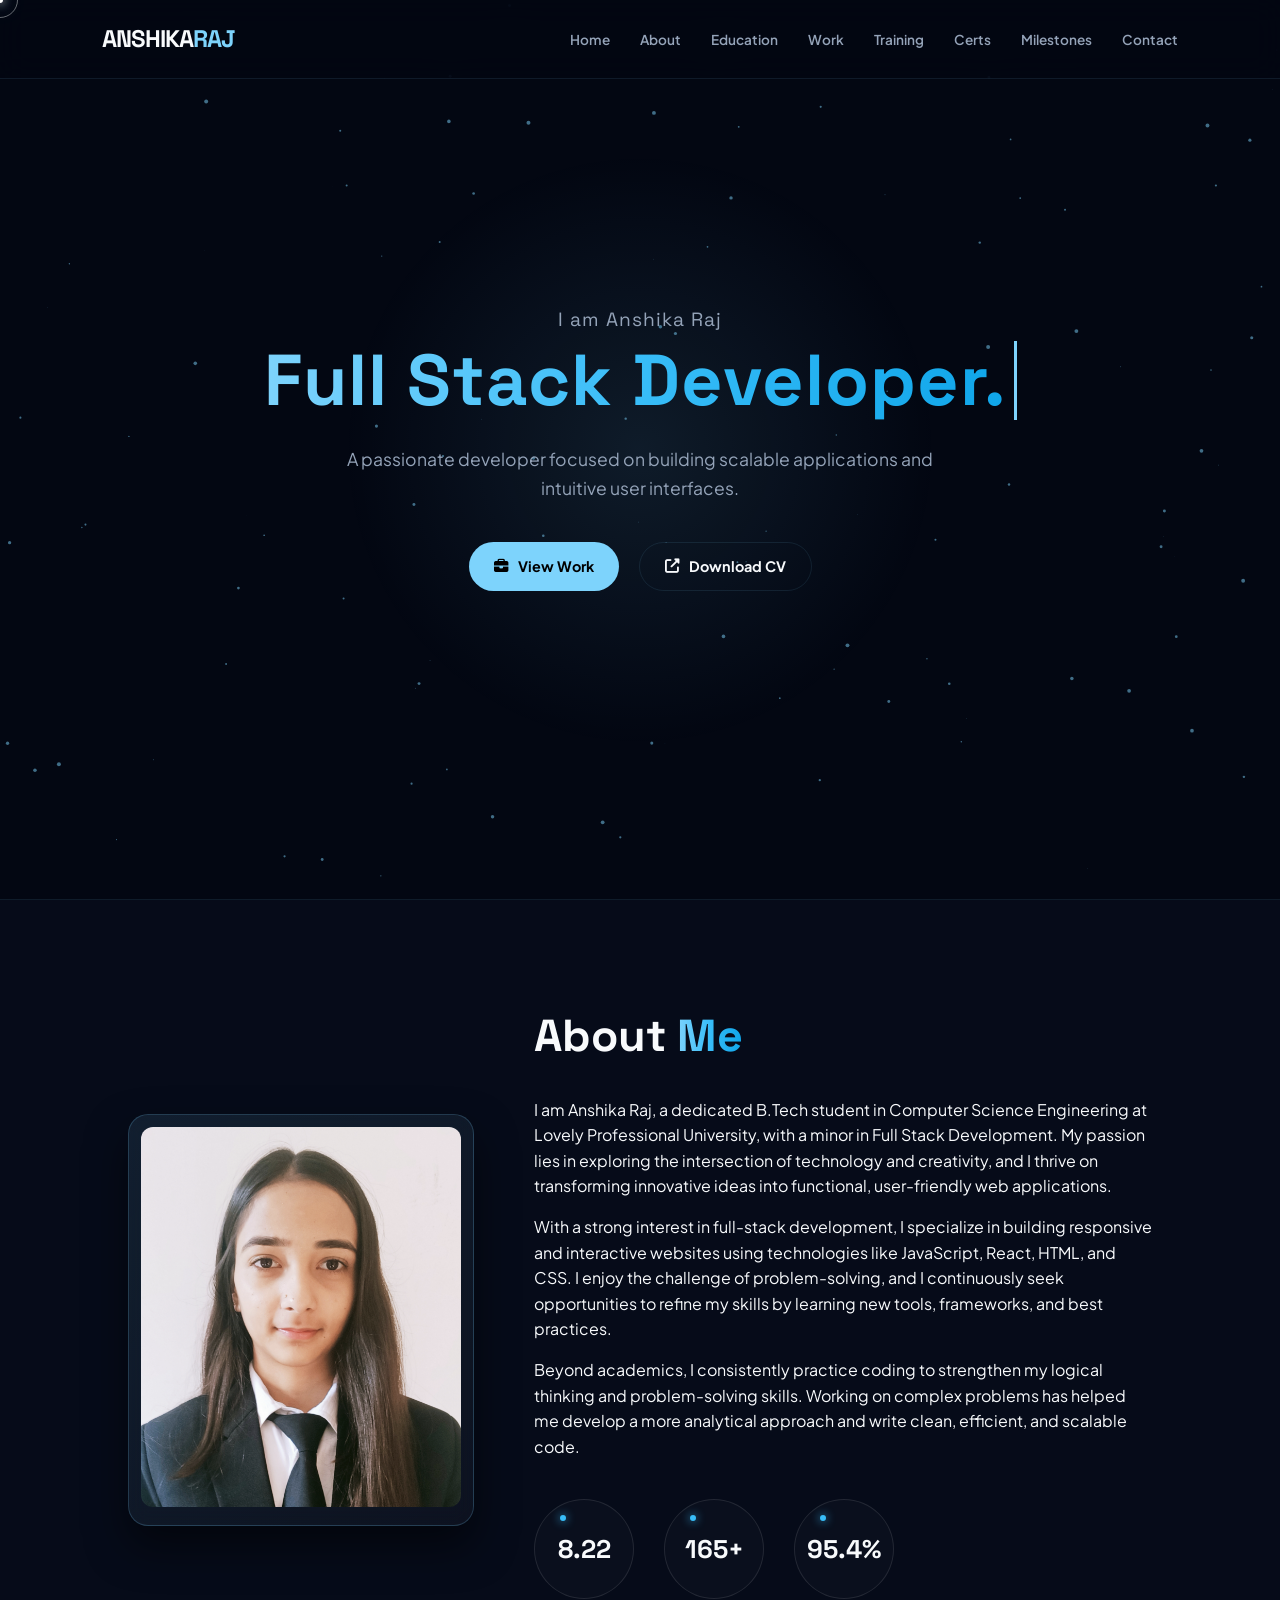
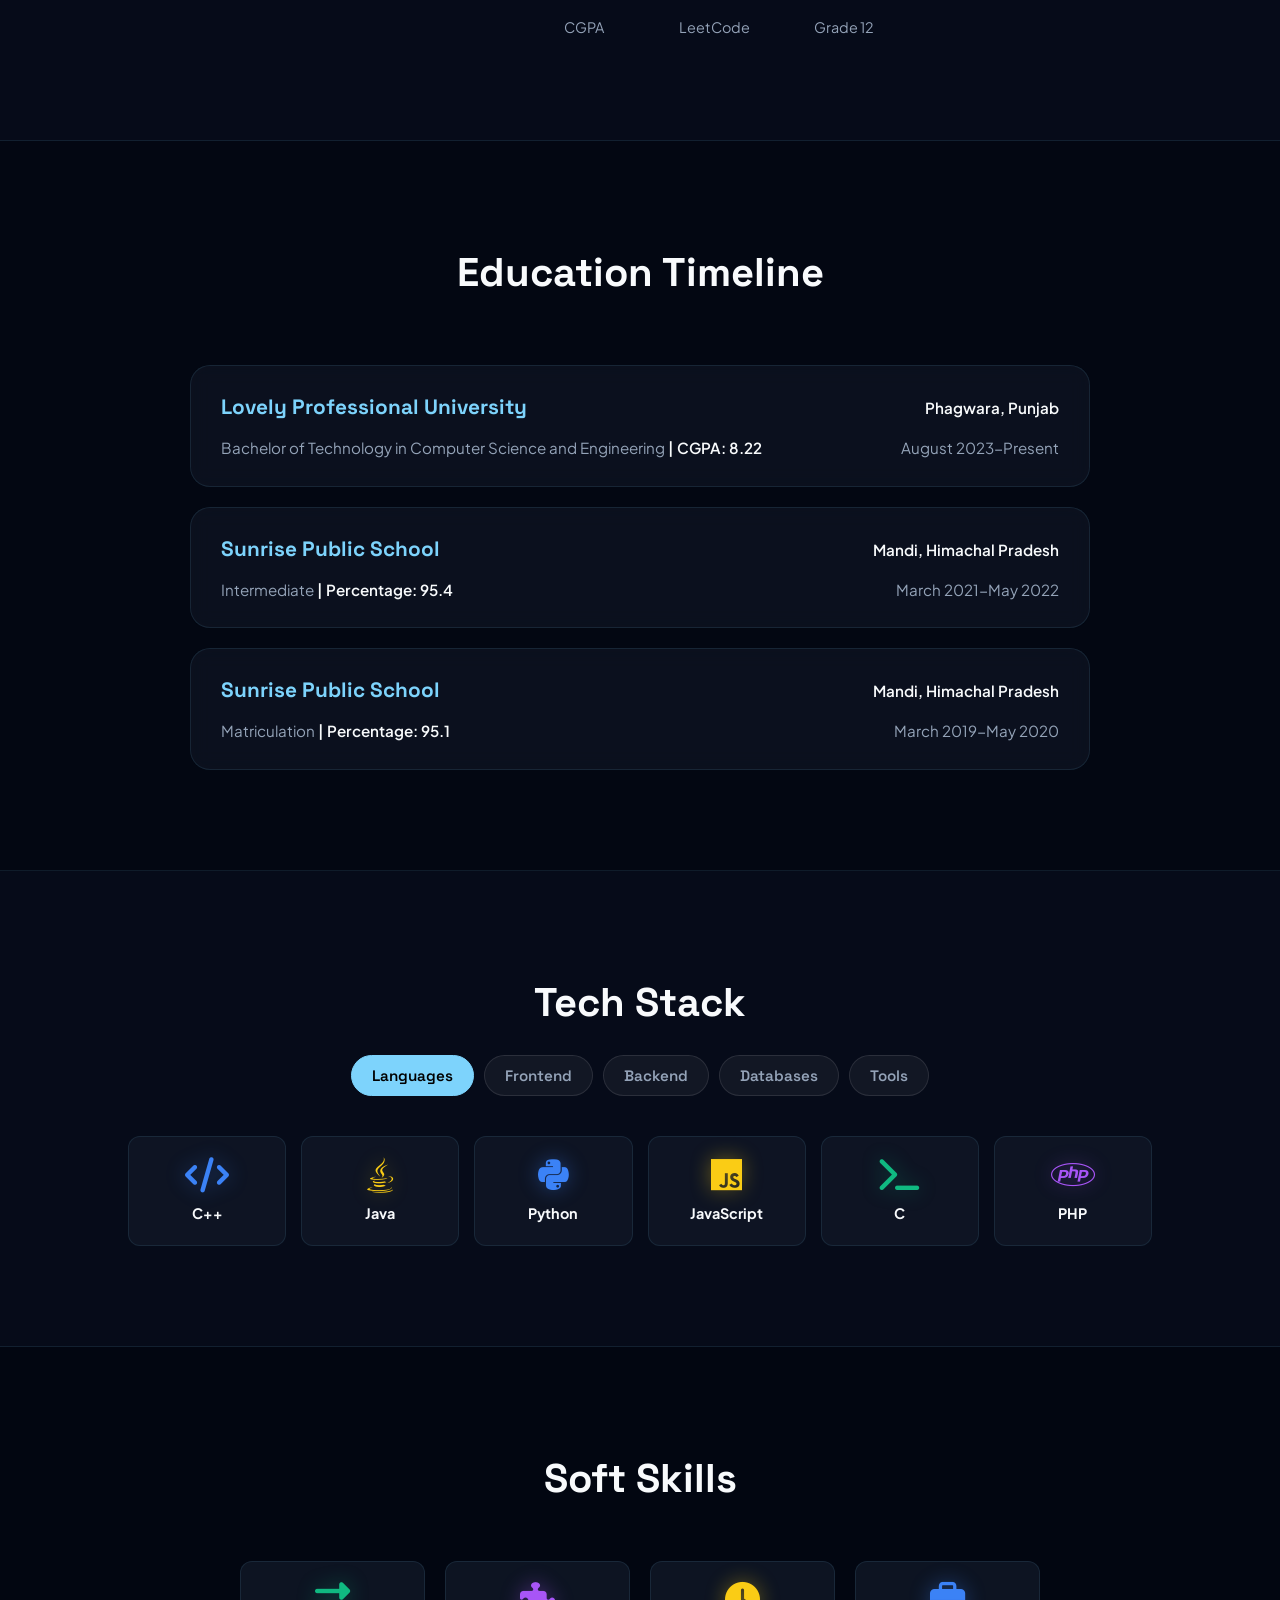
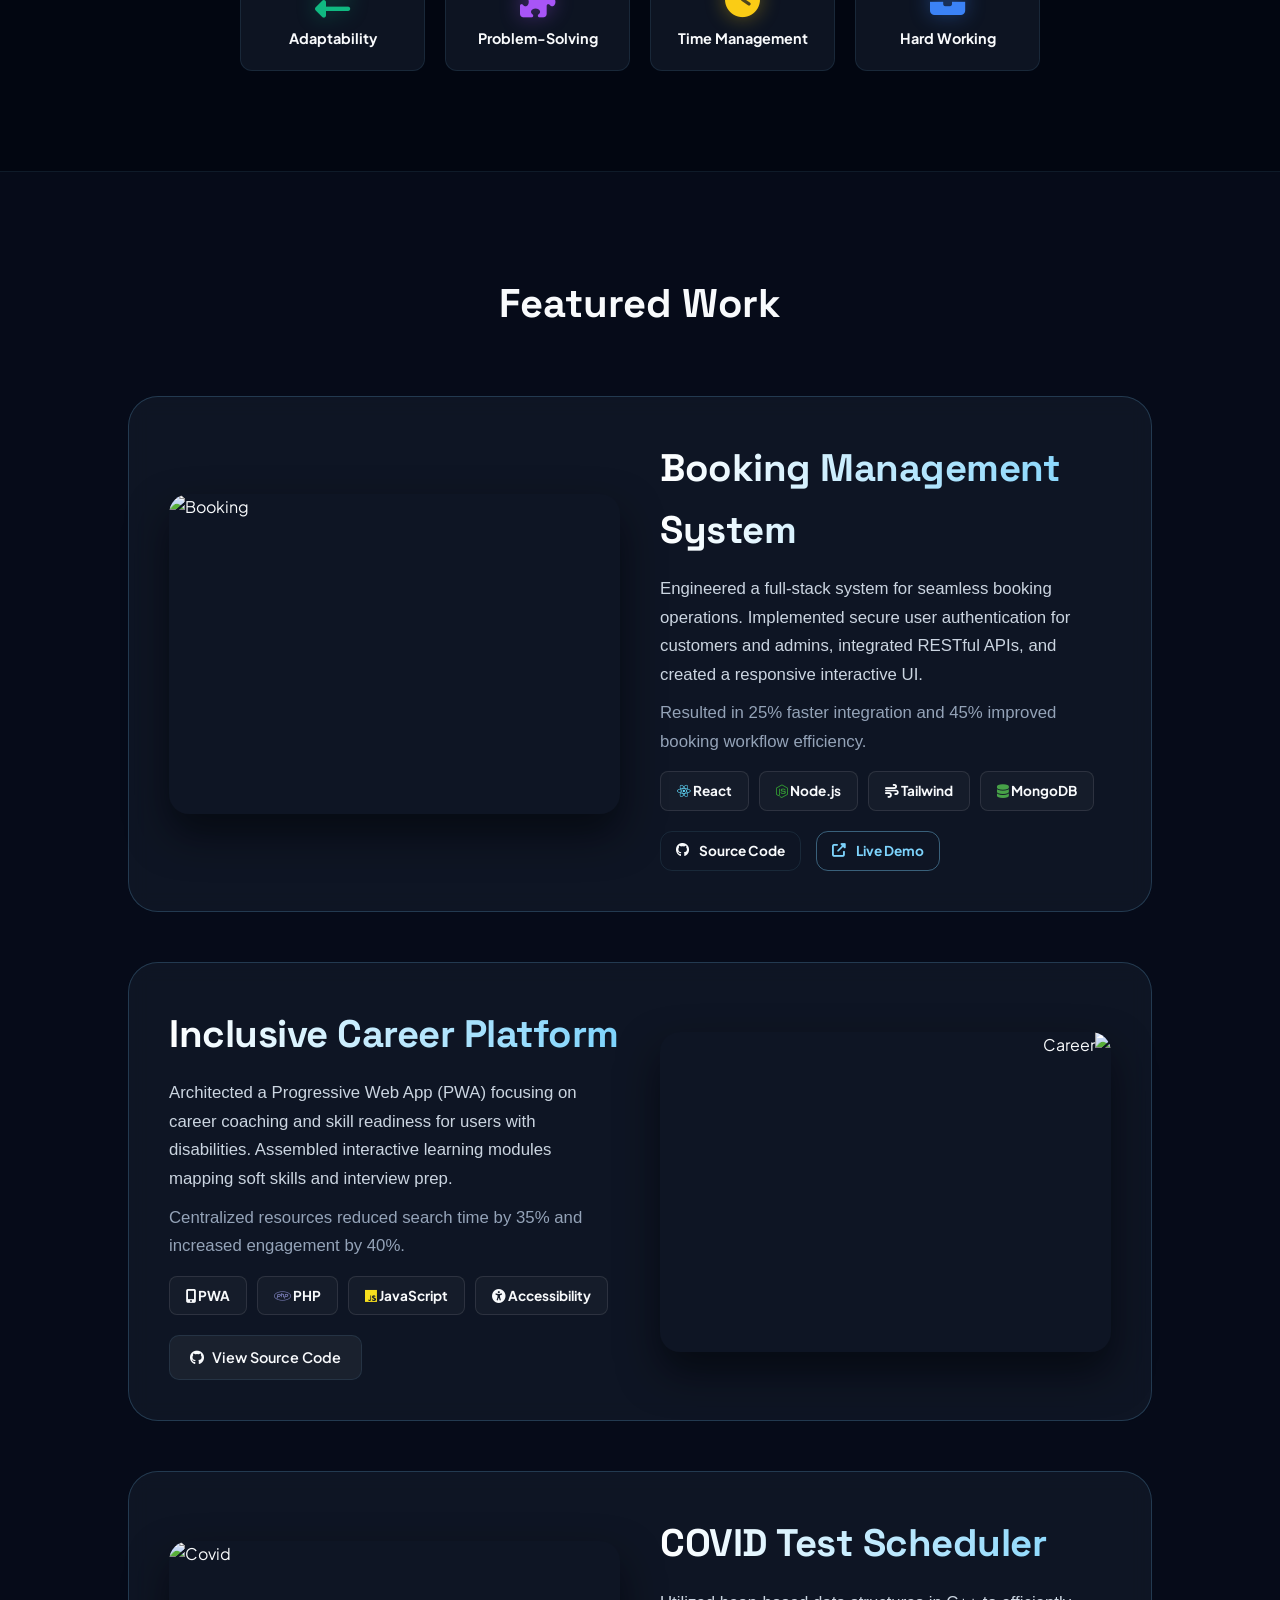
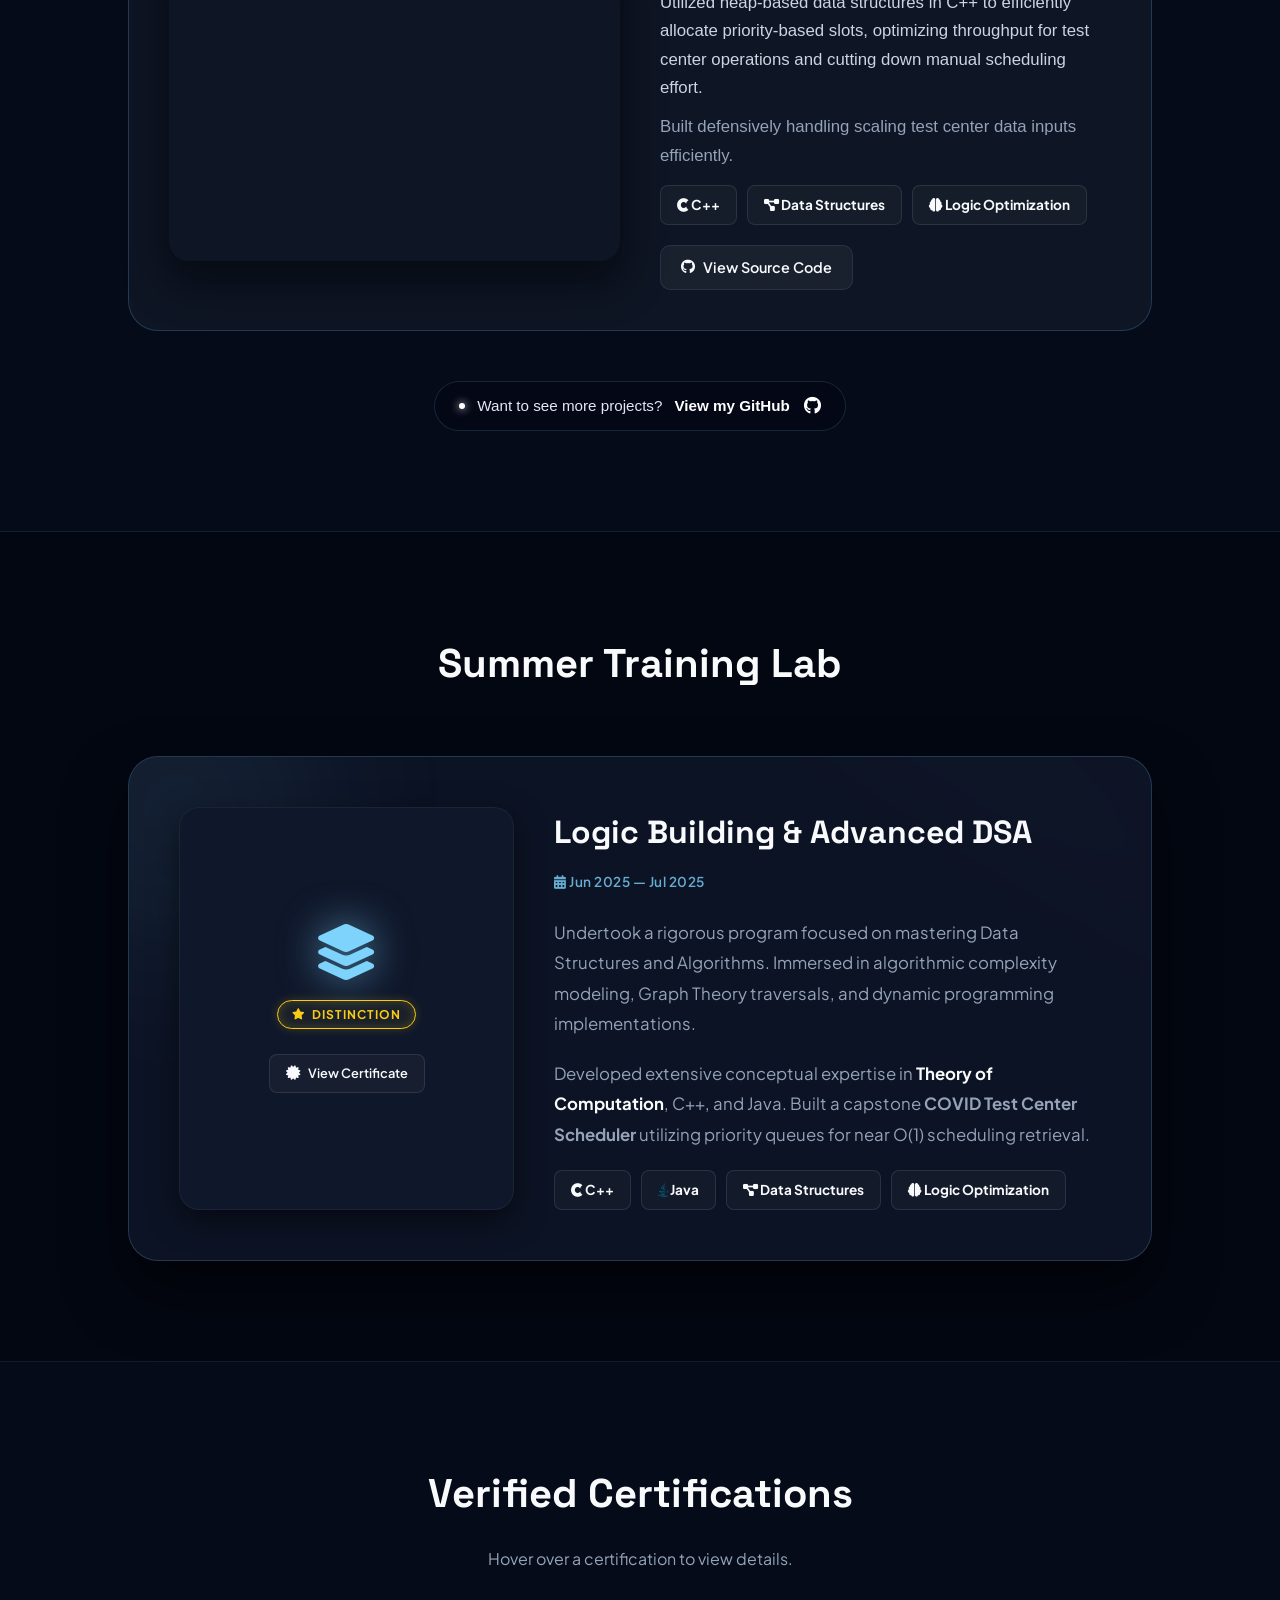
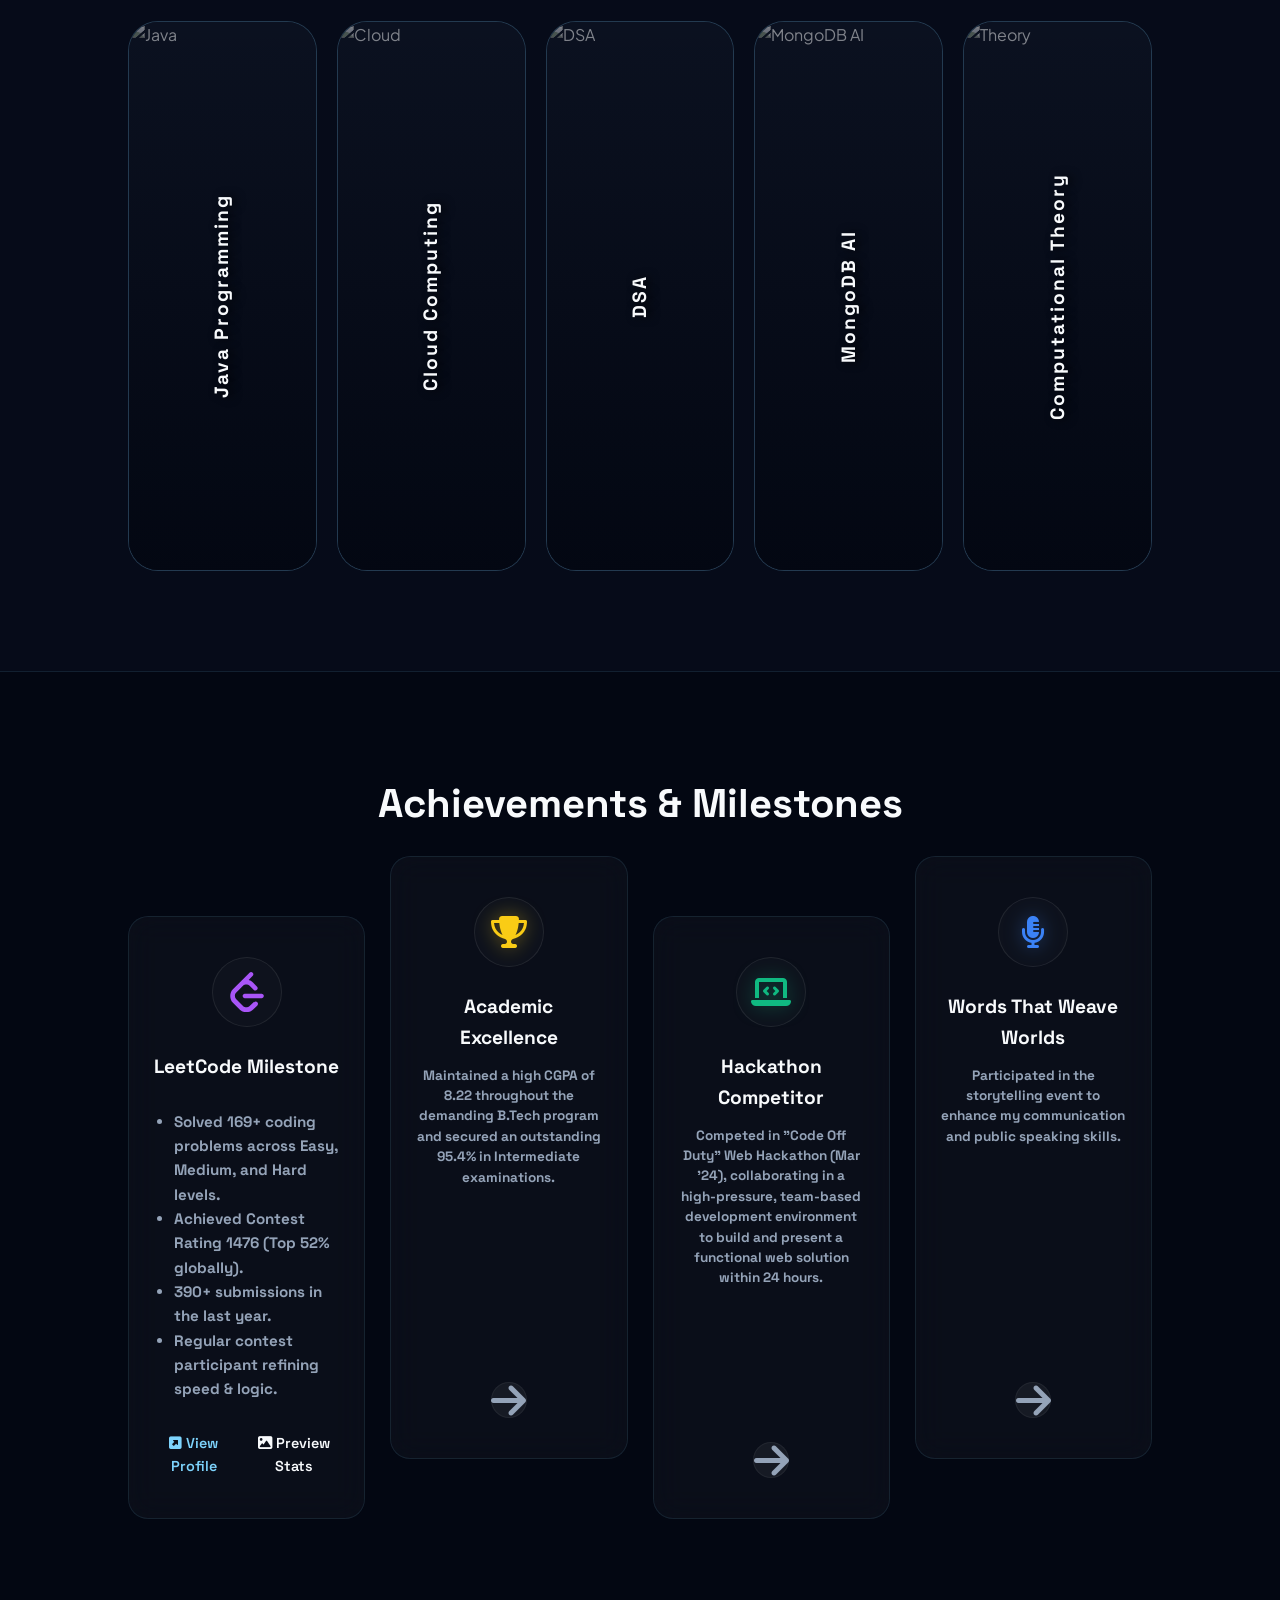
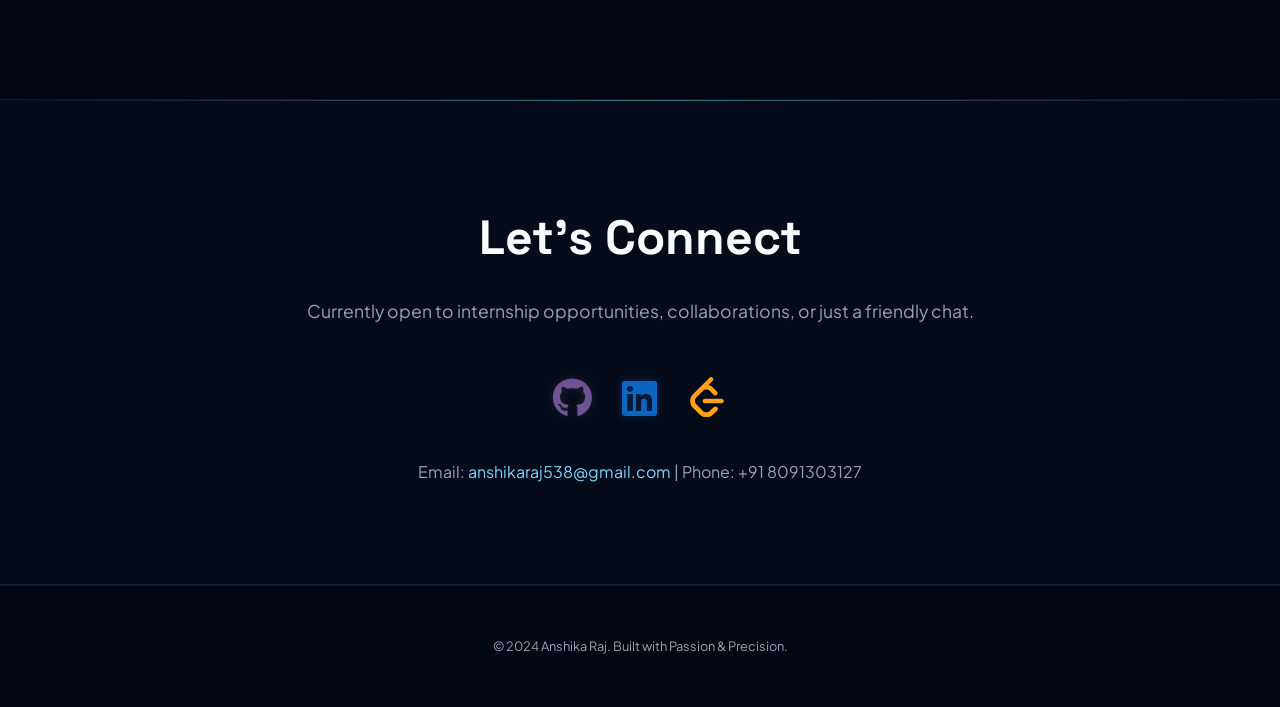
==== commit ccaa164d: "Updated portfolio content and design" ====
--- a/index.html
+++ b/index.html
@@ -1293,9 +1293,7 @@
                     enjoy the challenge of problem-solving, and I continuously seek opportunities to refine my skills by
                     learning new tools, frameworks, and best practices.</p>
                 <p data-aos="fade-up" data-aos-delay="300" data-aos-anchor-placement="top-bottom"
-                    style="margin-top:15px;">Beyond academics, I am deeply committed to honing my coding and logical
-                    reasoning abilities through regular practice. Tackling complex coding problems has strengthened my
-                    analytical thinking and taught me to write clean, efficient, and scalable code.</p>
+                    style="margin-top:15px;">Beyond academics, I consistently practice coding to strengthen my logical thinking and problem-solving skills. Working on complex problems has helped me develop a more analytical approach and write clean, efficient, and scalable code.</p>
 
                 <div class="stats-row" data-aos="zoom-in" data-aos-delay="400" data-aos-anchor-placement="top-bottom">
                     <div class="stat-badge">
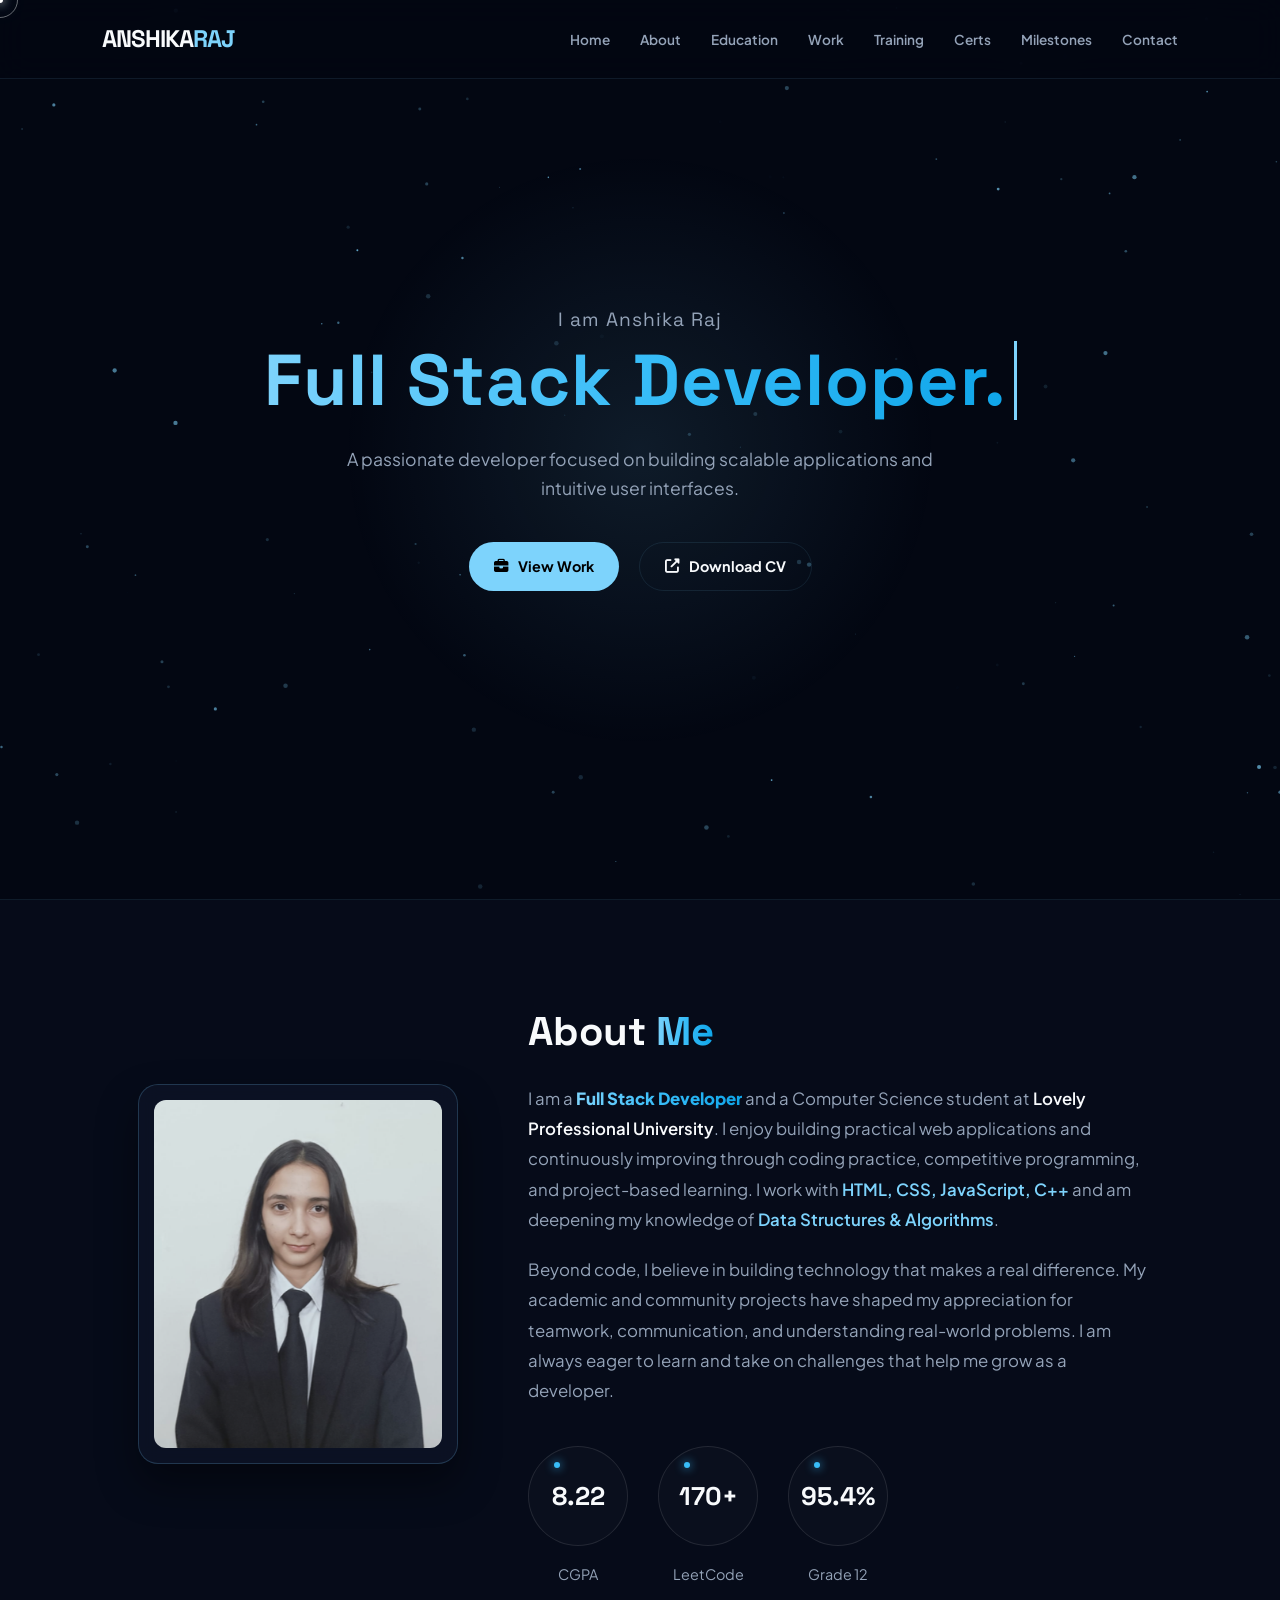
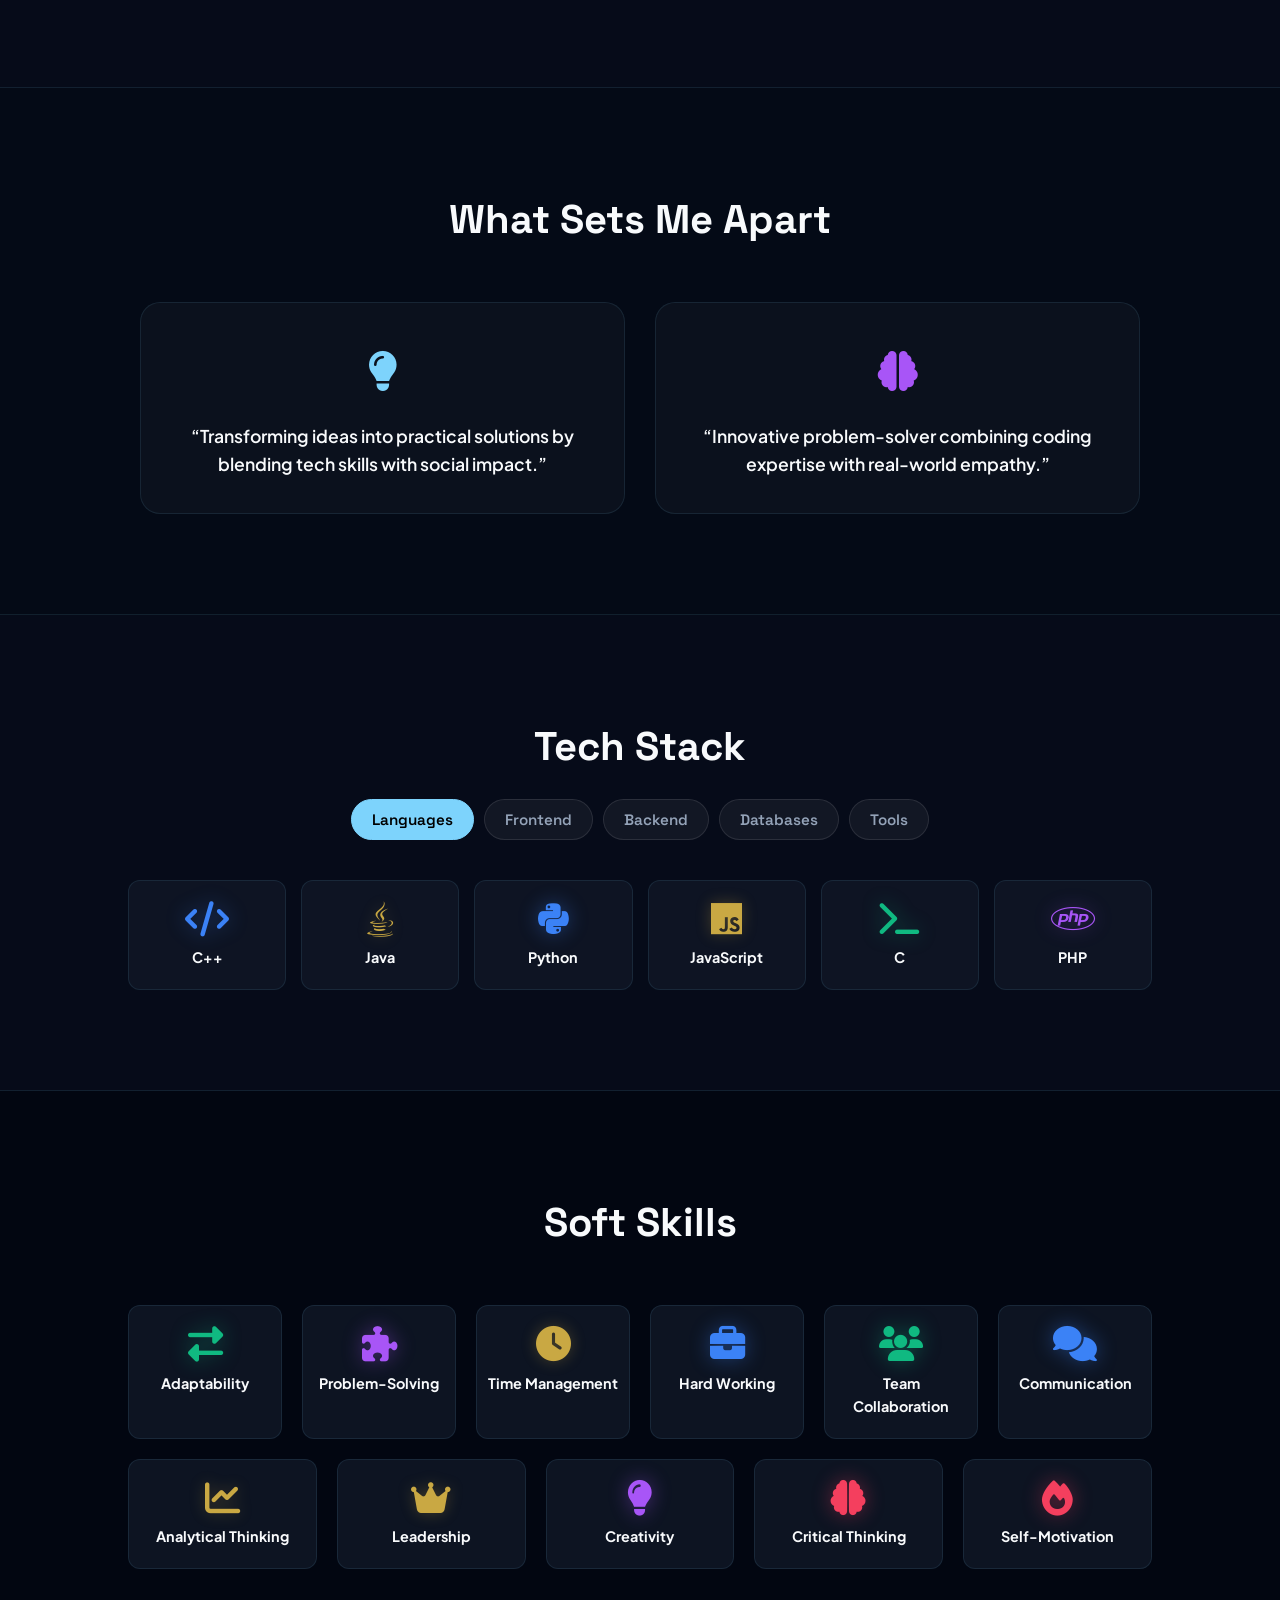
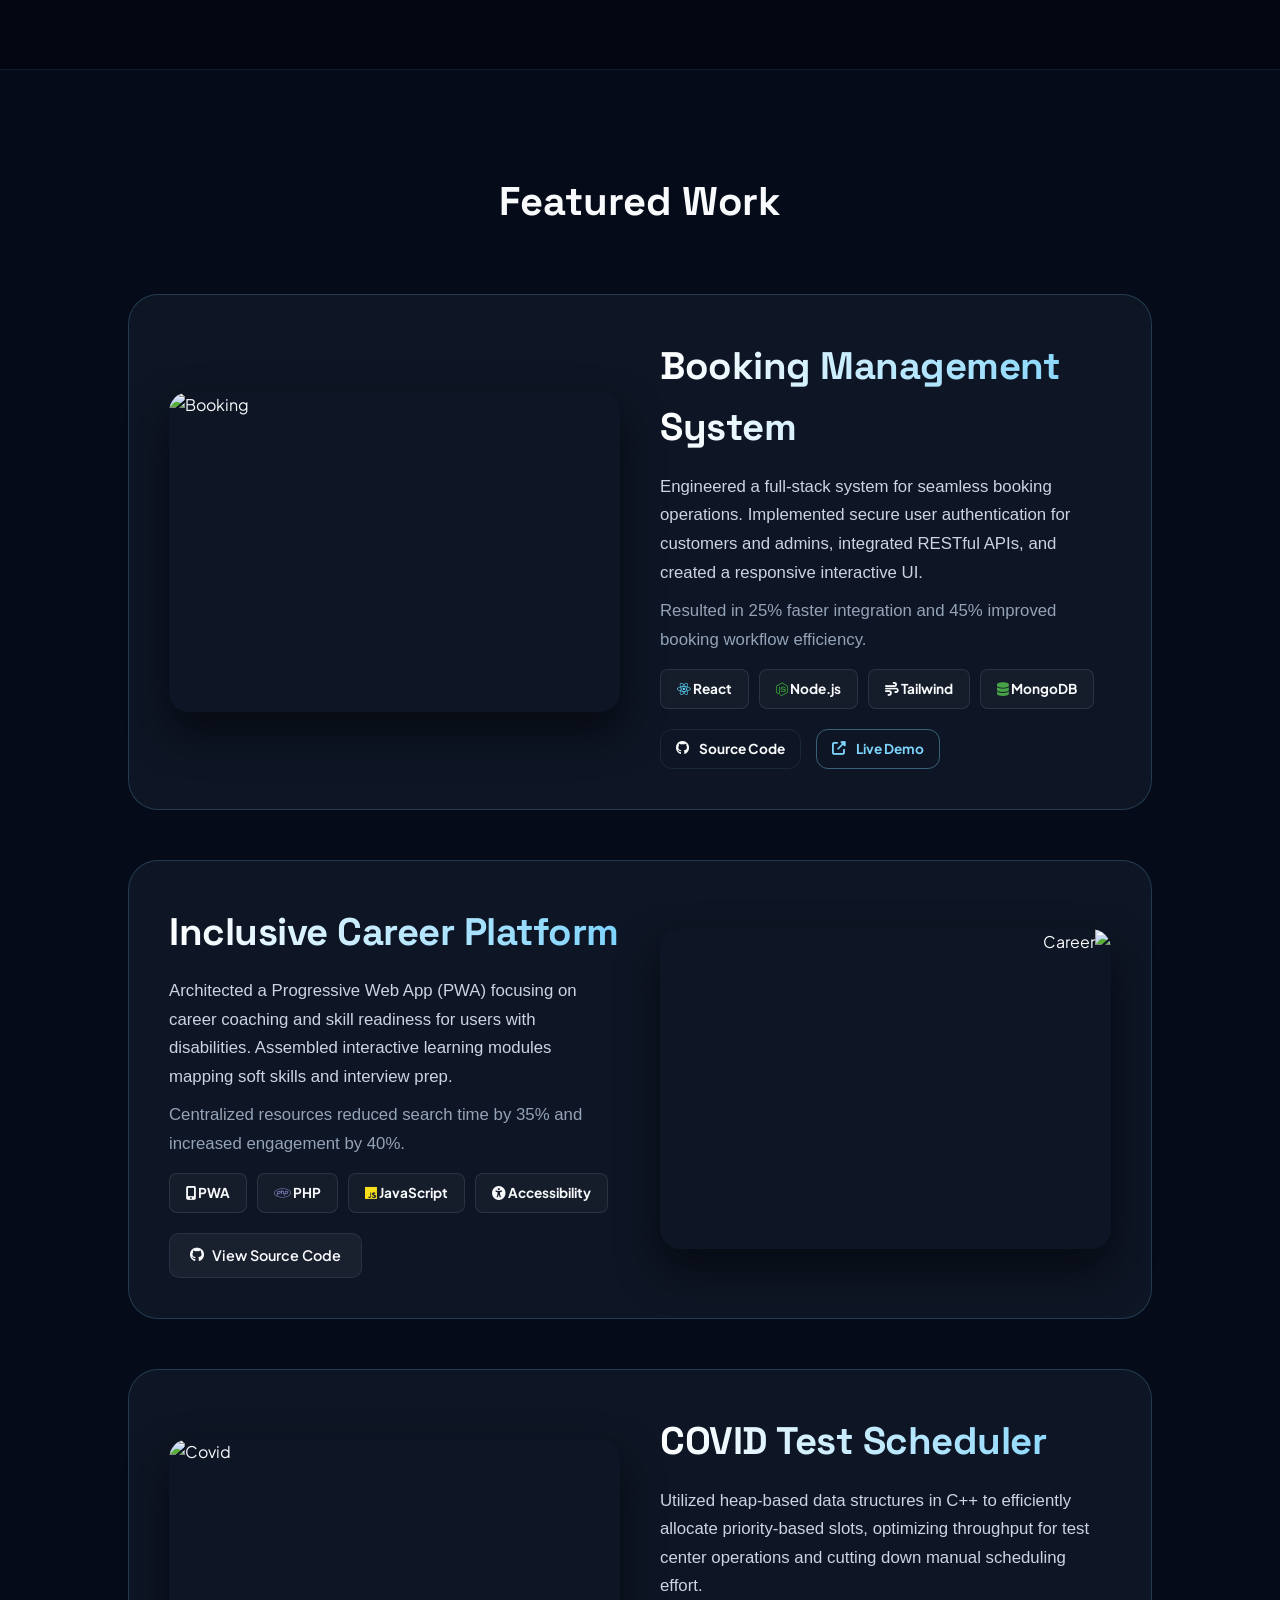
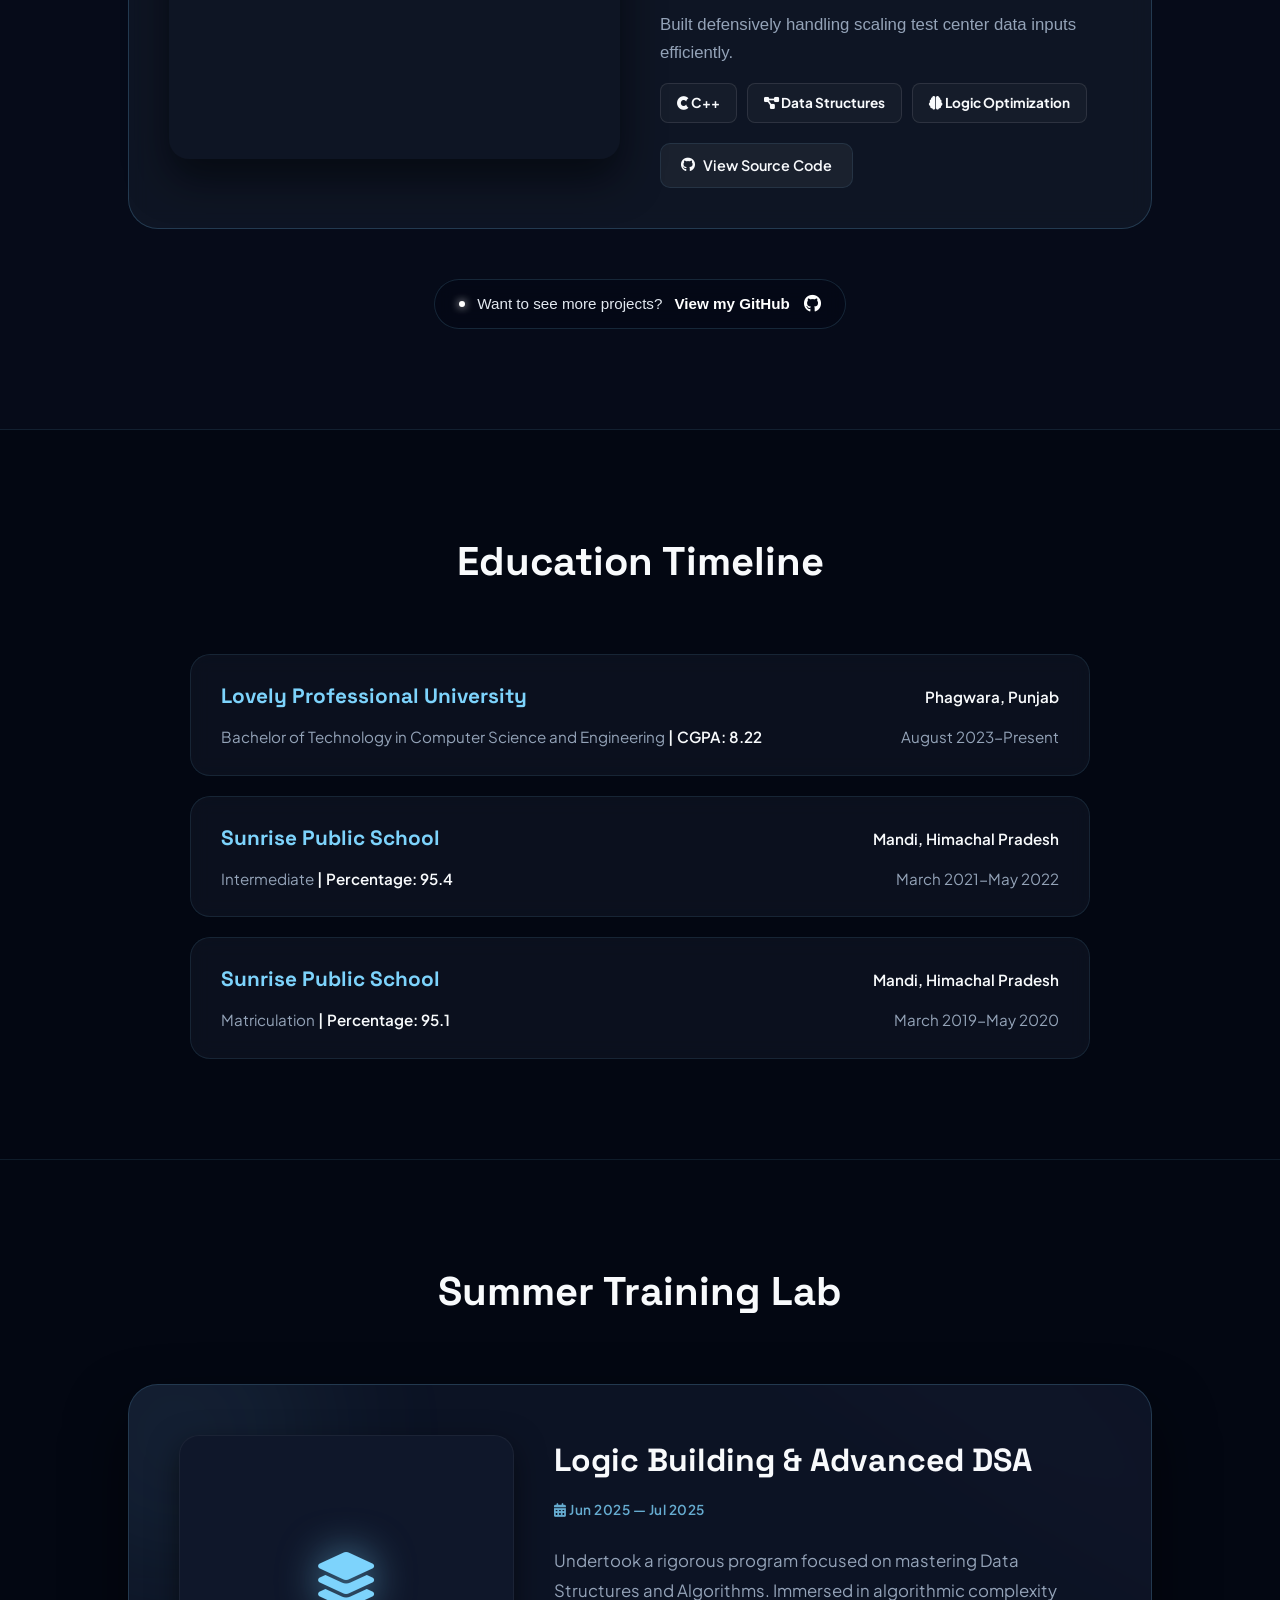
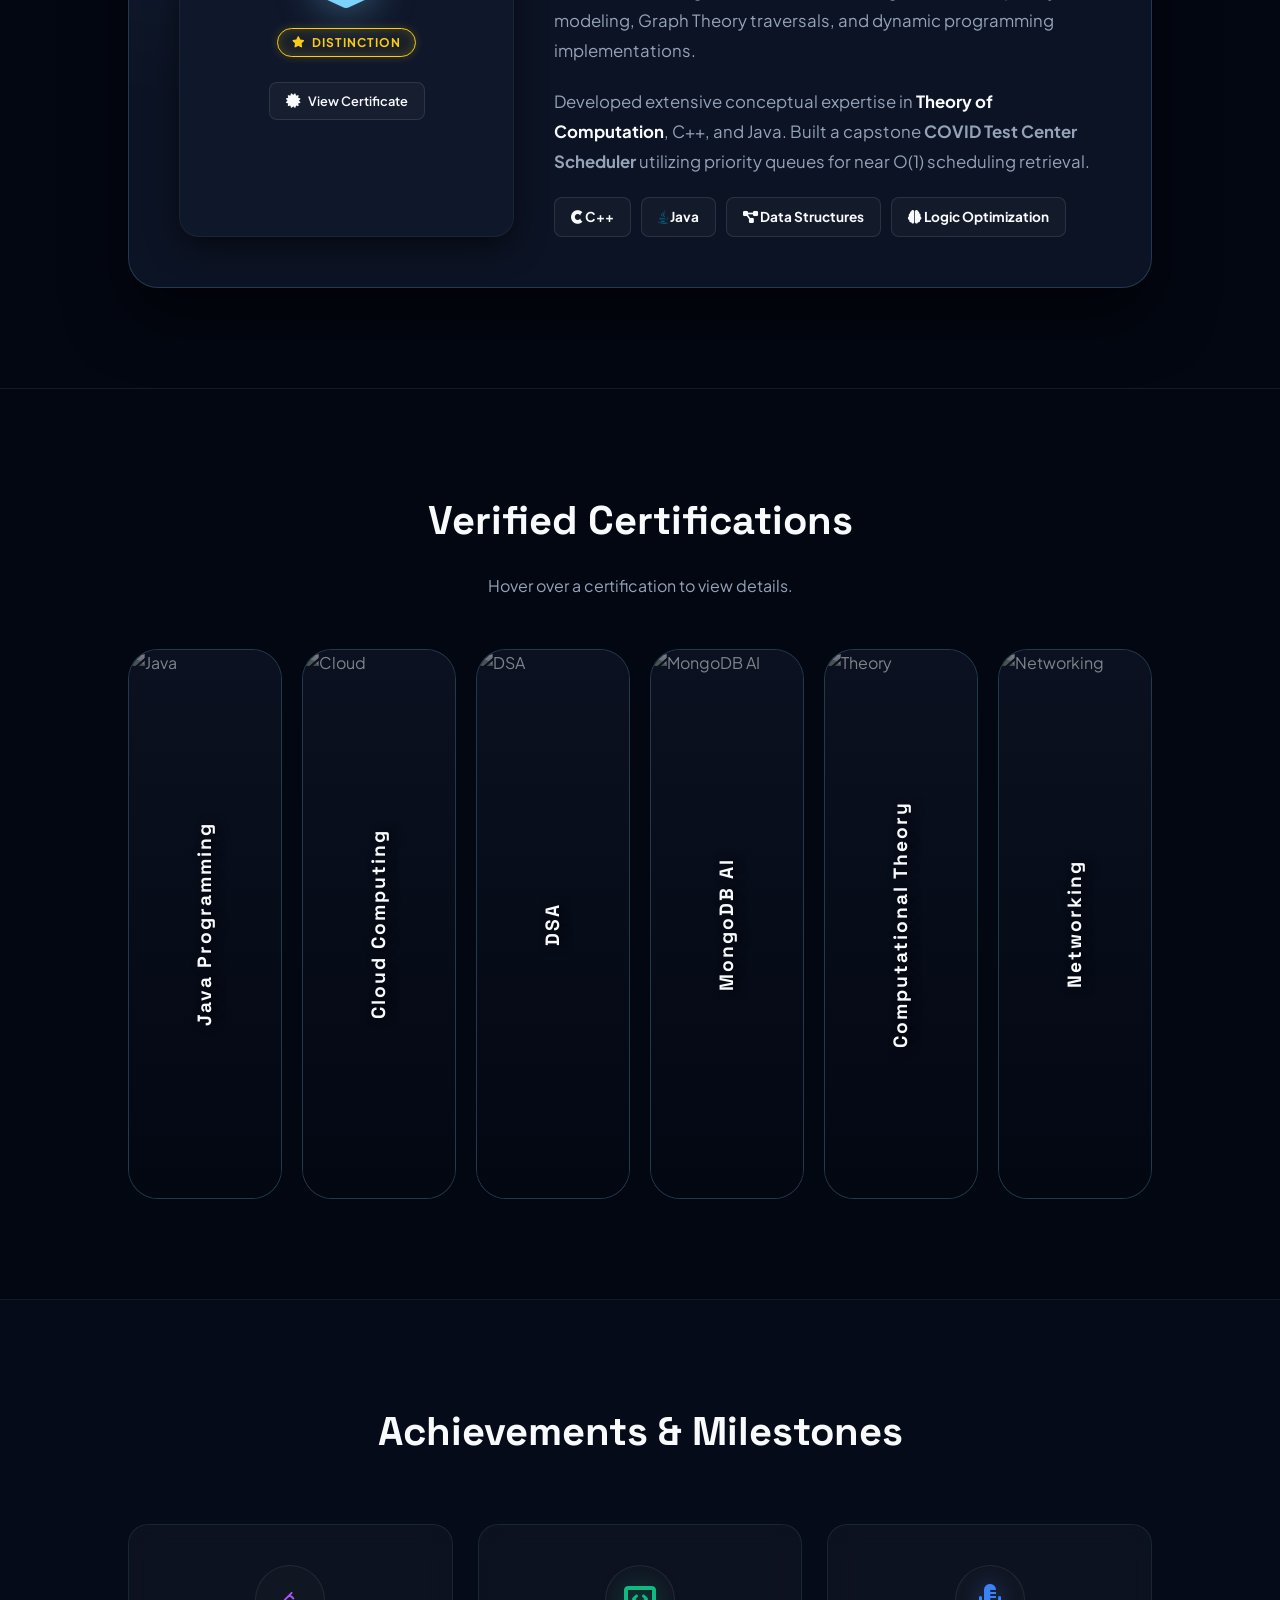
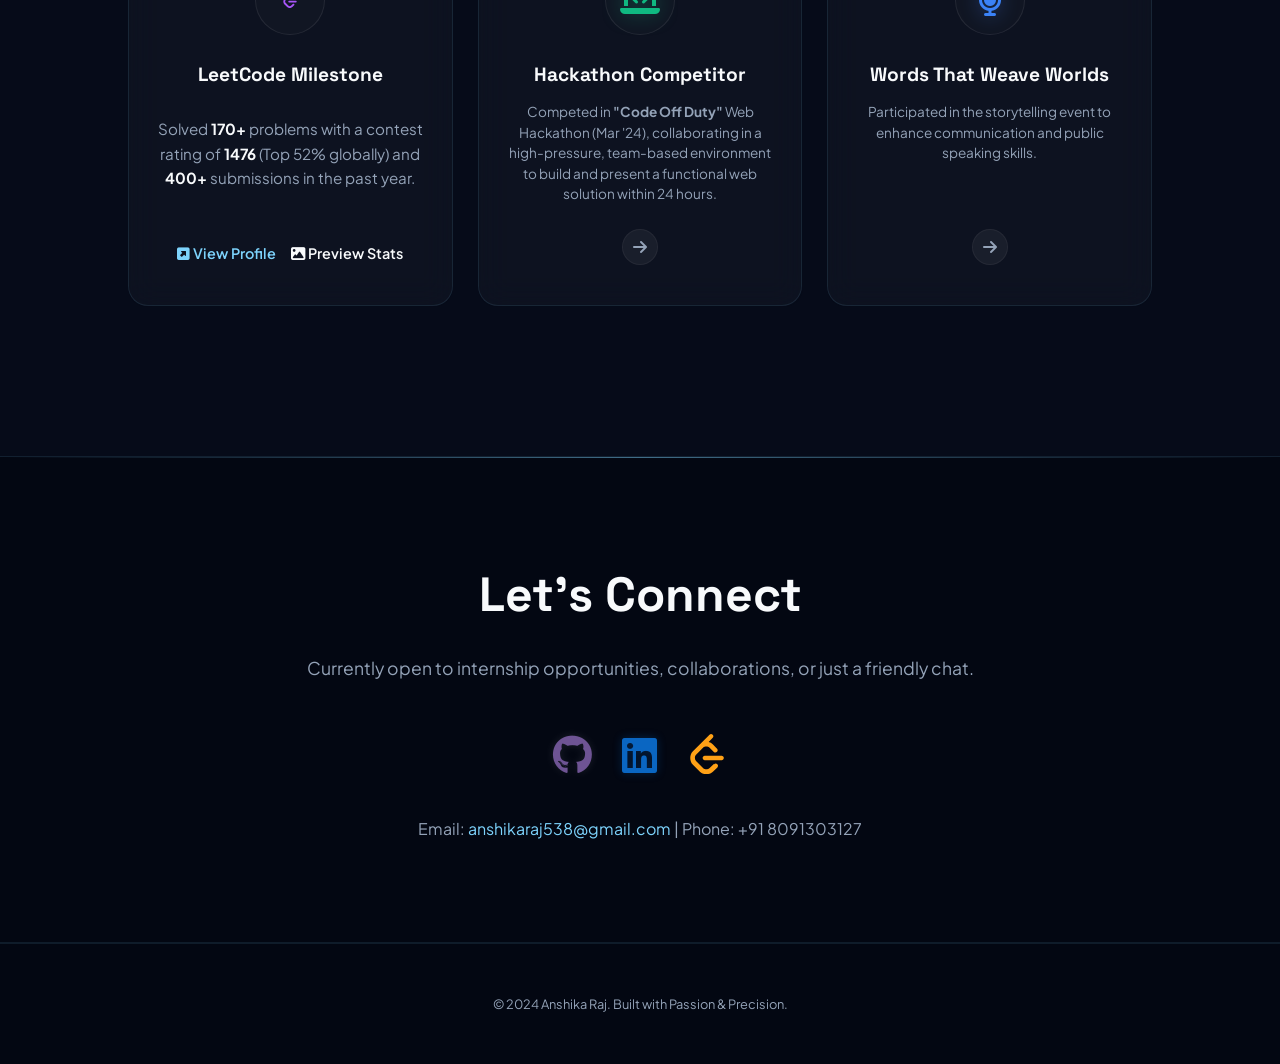
==== commit 5d08e34b: "Added portfolio content and updates" ====
--- a/index.html
+++ b/index.html
@@ -275,44 +275,50 @@
         /* --- About Me --- */
         .about-grid {
             display: grid;
-            grid-template-columns: 1fr 2fr;
+            grid-template-columns: 340px 1fr;
             gap: 60px;
-            align-items: center;
+            align-items: flex-start;
         }
 
         .profile-side {
             text-align: center;
             display: flex;
             justify-content: center;
+            align-items: center;
         }
 
         .profile-wrapper {
             position: relative;
-            padding: 12px;
-            background: linear-gradient(135deg, rgba(125, 211, 252, 0.1) 0%, rgba(255, 255, 255, 0.03) 100%);
+            padding: 15px;
+            background: rgba(15, 23, 42, 0.6);
             border-radius: 20px;
             backdrop-filter: blur(10px);
             border: 1px solid rgba(125, 211, 252, 0.2);
-            box-shadow: 0 20px 40px rgba(0, 0, 0, 0.5);
-            transition: 0.4s ease;
-        }
-
-        .profile-img {
+            box-shadow: 0 20px 40px rgba(0, 0, 0, 0.4);
             width: 320px;
             height: 380px;
+            display: flex;
+            align-items: center;
+            justify-content: center;
+        }
+
+        .profile-img {
+            width: 100%;
+            height: 100%;
             border-radius: 12px;
             object-fit: cover;
-            transition: 0.5s ease;
+            object-position: center top;
+            display: block;
+            border: none;
         }
 
         .profile-wrapper:hover {
-            transform: translateY(-10px);
-            box-shadow: 0 30px 60px rgba(0, 0, 0, 0.7);
-            border-color: rgba(125, 211, 252, 0.4);
+            transform: none;
+            box-shadow: 0 20px 40px rgba(0, 0, 0, 0.4);
         }
 
         .profile-wrapper:hover .profile-img {
-            transform: scale(1.02);
+            transform: none;
         }
 
         /* --- Colorful Gradient & Stats --- */
@@ -997,27 +1003,24 @@
 
         /* --- Achievements Section Style --- */
         .achievements-grid {
-            display: grid;
-            grid-template-columns: repeat(auto-fit, minmax(240px, 1fr));
+            display: flex;
+            justify-content: center;
+            flex-wrap: wrap;
             gap: 25px;
             margin-top: 50px;
             padding-bottom: 50px;
         }
 
+        .achieve-item {
+            flex: 1;
+            min-width: 280px;
+            max-width: 350px;
+        }
+
         @media (min-width: 1000px) {
             .achievements-grid {
-                grid-template-columns: repeat(4, 1fr);
-            }
-
-            .achieve-item:nth-child(even) {
-                margin-top: -30px;
-                /* Staggered floating effect like inspo */
-                margin-bottom: 30px;
-            }
-
-            .achieve-item:nth-child(odd) {
-                margin-top: 30px;
-                margin-bottom: -30px;
+                display: flex;
+                justify-content: center;
             }
         }
 
@@ -1076,8 +1079,8 @@
         }
 
         .icon-gold {
-            color: #facc15;
-            text-shadow: 0 0 20px rgba(250, 204, 21, 0.4);
+            color: #c9a843;
+            text-shadow: 0 0 15px rgba(196, 160, 60, 0.3);
         }
 
         .icon-emerald {
@@ -1145,6 +1148,7 @@
             box-shadow: 0 20px 40px rgba(0, 0, 0, 0.6);
             background: rgba(255, 255, 255, 0.08);
         }
+
 
         footer {
             padding: 50px;
@@ -1270,49 +1274,49 @@
 
     <!-- About Me -->
     <section id="about">
+        <div style="display: grid; grid-template-columns: 340px 1fr; gap: 60px; margin-bottom: 20px;">
+            <div></div>
+            <h2 style="font-family: 'Space Grotesk'; font-size: 2.5rem; color: var(--text-main); margin: 0;"
+                data-aos="fade-down">About <span class="text-gradient">Me</span></h2>
+        </div>
         <div class="about-grid">
-            <div class="profile-side" data-aos="zoom-in" data-aos-duration="1500">
-                <div class="profile-wrapper" data-tilt data-tilt-max="10" data-tilt-speed="400"
-                    data-tilt-perspective="1000">
-                    <img src="profile.png" class="profile-img" alt="Anshika Raj">
+            <div class="profile-side" data-aos="fade-right">
+                <div class="profile-wrapper">
+                    <img src="profile.png" alt="Anshika Raj" class="profile-img">
                 </div>
             </div>
-            <!-- Improved "About Me" Loading: Shorter duration and sequential delays -->
-            <div class="about-text">
-                <h2 data-aos="fade-up" data-aos-anchor-placement="top-bottom"
-                    style="font-size: 2.8rem; margin-bottom: 25px; font-family: 'Space Grotesk';">About <span
-                        class="text-gradient">Me</span></h2>
-                <p data-aos="fade-up" data-aos-delay="100" data-aos-anchor-placement="top-bottom">I am Anshika Raj, a
-                    dedicated B.Tech student in Computer Science Engineering at Lovely Professional University, with a
-                    minor in Full Stack Development. My passion lies in exploring the intersection of technology and
-                    creativity, and I thrive on transforming innovative ideas into functional, user-friendly web
-                    applications.</p>
-                <p data-aos="fade-up" data-aos-delay="200" data-aos-anchor-placement="top-bottom"
-                    style="margin-top:15px;">With a strong interest in full-stack development, I specialize in building
-                    responsive and interactive websites using technologies like JavaScript, React, HTML, and CSS. I
-                    enjoy the challenge of problem-solving, and I continuously seek opportunities to refine my skills by
-                    learning new tools, frameworks, and best practices.</p>
-                <p data-aos="fade-up" data-aos-delay="300" data-aos-anchor-placement="top-bottom"
-                    style="margin-top:15px;">Beyond academics, I consistently practice coding to strengthen my logical thinking and problem-solving skills. Working on complex problems has helped me develop a more analytical approach and write clean, efficient, and scalable code.</p>
-
-                <div class="stats-row" data-aos="zoom-in" data-aos-delay="400" data-aos-anchor-placement="top-bottom">
+            <div class="about-info">
+                <p style="font-size: 1.05rem; color: var(--text-dim); margin-bottom: 20px; line-height: 1.8;"
+                    data-aos="fade-up" data-aos-delay="100">I am a <span class="text-gradient"
+                        style="font-weight: 800;">Full Stack Developer</span> and a Computer Science student at <span
+                        style="color: var(--text-main); font-weight: 600;">Lovely Professional University</span>. I
+                    enjoy building practical web applications and continuously improving through coding practice,
+                    competitive programming, and project-based learning. I work with <span
+                        style="color: var(--accent); font-weight: 600;">HTML, CSS, JavaScript, C++</span> and am
+                    deepening my knowledge of <span style="color: var(--accent); font-weight: 600;">Data Structures
+                        &amp; Algorithms</span>.</p>
+
+                <p style="font-size: 1.05rem; color: var(--text-dim); margin-bottom: 30px; line-height: 1.8;"
+                    data-aos="fade-up" data-aos-delay="200">Beyond code, I believe in building technology that makes a
+                    real difference. My academic and community projects have shaped my appreciation for teamwork,
+                    communication, and understanding real-world problems. I am always eager to learn and take on
+                    challenges that help me grow as a developer.</p>
+
+                <div class="stats-row">
                     <div class="stat-badge">
-                        <div class="stat-circle" data-tilt data-tilt-max="20" data-tilt-glare="true"
-                            data-tilt-max-glare="0.5">
+                        <div class="stat-circle">
                             <span class="stat-num">8.22</span>
                         </div>
                         <span class="stat-label">CGPA</span>
                     </div>
                     <div class="stat-badge">
-                        <div class="stat-circle" data-tilt data-tilt-max="20" data-tilt-glare="true"
-                            data-tilt-max-glare="0.5">
-                            <span class="stat-num">165+</span>
+                        <div class="stat-circle">
+                            <span class="stat-num">170+</span>
                         </div>
                         <span class="stat-label">LeetCode</span>
                     </div>
                     <div class="stat-badge">
-                        <div class="stat-circle" data-tilt data-tilt-max="20" data-tilt-glare="true"
-                            data-tilt-max-glare="0.5">
+                        <div class="stat-circle">
                             <span class="stat-num">95.4%</span>
                         </div>
                         <span class="stat-label">Grade 12</span>
@@ -1322,46 +1326,24 @@
         </div>
     </section>
 
-    <!-- Education Section -->
-    <section id="education">
-        <h2 style="text-align: center; margin-bottom: 60px; font-family: 'Space Grotesk'; font-size: 2.5rem;"
-            data-aos="fade-down">Education Timeline</h2>
-        <div class="edu-container">
-            <div class="edu-card" data-aos="fade-up" data-aos-delay="100" data-tilt data-tilt-max="5"
-                data-tilt-perspective="1000" data-tilt-scale="1.02">
-                <div class="edu-header-row">
-                    <h3>Lovely Professional University</h3>
-                    <span class="loc">Phagwara, Punjab</span>
-                </div>
-                <div class="edu-body-row">
-                    <span>Bachelor of Technology in Computer Science and Engineering <span class="deg-highlight">| CGPA:
-                            8.22</span></span>
-                    <span>August 2023-Present</span>
-                </div>
-            </div>
-
-            <div class="edu-card" data-aos="fade-up" data-aos-delay="200" data-tilt data-tilt-max="5"
-                data-tilt-perspective="1000" data-tilt-scale="1.02">
-                <div class="edu-header-row">
-                    <h3>Sunrise Public School</h3>
-                    <span class="loc">Mandi, Himachal Pradesh</span>
-                </div>
-                <div class="edu-body-row">
-                    <span>Intermediate <span class="deg-highlight">| Percentage: 95.4</span></span>
-                    <span>March 2021-May 2022</span>
-                </div>
-            </div>
-
-            <div class="edu-card" data-aos="fade-up" data-aos-delay="300" data-tilt data-tilt-max="5"
-                data-tilt-perspective="1000" data-tilt-scale="1.02">
-                <div class="edu-header-row">
-                    <h3>Sunrise Public School</h3>
-                    <span class="loc">Mandi, Himachal Pradesh</span>
-                </div>
-                <div class="edu-body-row">
-                    <span>Matriculation <span class="deg-highlight">| Percentage: 95.1</span></span>
-                    <span>March 2019-May 2020</span>
-                </div>
+    <!-- What Sets Me Apart / USP -->
+    <section id="usp" style="background: rgba(125, 211, 252, 0.02);">
+        <h2 style="text-align: center; margin-bottom: 50px; font-family: 'Space Grotesk'; font-size: 2.5rem;"
+            data-aos="fade-down">What Sets Me Apart</h2>
+        <div
+            style="display: flex; gap: 30px; justify-content: center; flex-wrap: wrap; max-width: 1000px; margin: 0 auto;">
+            <div class="usp-card" data-aos="zoom-in" data-aos-delay="100"
+                style="flex: 1; min-width: 300px; background: var(--glass); border: 1px solid var(--border); padding: 35px; border-radius: 20px; text-align: center; transition: 0.3s;">
+                <div style="font-size: 2.5rem; color: var(--accent); margin-bottom: 20px;"><i
+                        class="fas fa-lightbulb"></i></div>
+                <p style="font-size: 1.1rem; font-weight: 600; line-height: 1.6; color: var(--text-main);">“Transforming
+                    ideas into practical solutions by blending tech skills with social impact.”</p>
+            </div>
+            <div class="usp-card" data-aos="zoom-in" data-aos-delay="200"
+                style="flex: 1; min-width: 300px; background: var(--glass); border: 1px solid var(--border); padding: 35px; border-radius: 20px; text-align: center; transition: 0.3s;">
+                <div style="font-size: 2.5rem; color: #a855f7; margin-bottom: 20px;"><i class="fas fa-brain"></i></div>
+                <p style="font-size: 1.1rem; font-weight: 600; line-height: 1.6; color: var(--text-main);">“Innovative
+                    problem-solver combining coding expertise with real-world empathy.”</p>
             </div>
         </div>
     </section>
@@ -1455,7 +1437,7 @@
         <h2 style="text-align: center; margin-bottom: 50px; font-family: 'Space Grotesk'; font-size: 2.5rem;"
             data-aos="fade-down">Soft Skills</h2>
         <div class="skills-grid"
-            style="max-width: 800px; margin: 0 auto; display: flex; justify-content: center; flex-wrap: wrap; gap: 20px;"
+            style="max-width: 1100px; margin: 0 auto; display: flex; justify-content: center; flex-wrap: wrap; gap: 20px;"
             data-aos="fade-up">
             <div class="skill-box" style="flex: 1; min-width: 150px; max-width: 200px; transition: all 0.3s ease;"><i
                     class="fas fa-exchange-alt icon-emerald"></i>
@@ -1472,6 +1454,34 @@
             <div class="skill-box" style="flex: 1; min-width: 150px; max-width: 200px; transition: all 0.3s ease;"><i
                     class="fas fa-briefcase icon-blue"></i>
                 <h4>Hard Working</h4>
+            </div>
+            <div class="skill-box" style="flex: 1; min-width: 150px; max-width: 200px; transition: all 0.3s ease;"><i
+                    class="fas fa-users icon-emerald"></i>
+                <h4>Team Collaboration</h4>
+            </div>
+            <div class="skill-box" style="flex: 1; min-width: 150px; max-width: 200px; transition: all 0.3s ease;"><i
+                    class="fas fa-comments icon-blue"></i>
+                <h4>Communication</h4>
+            </div>
+            <div class="skill-box" style="flex: 1; min-width: 150px; max-width: 200px; transition: all 0.3s ease;"><i
+                    class="fas fa-chart-line icon-gold"></i>
+                <h4>Analytical Thinking</h4>
+            </div>
+            <div class="skill-box" style="flex: 1; min-width: 150px; max-width: 200px; transition: all 0.3s ease;"><i
+                    class="fas fa-crown icon-gold"></i>
+                <h4>Leadership</h4>
+            </div>
+            <div class="skill-box" style="flex: 1; min-width: 150px; max-width: 200px; transition: all 0.3s ease;"><i
+                    class="fas fa-lightbulb icon-purple"></i>
+                <h4>Creativity</h4>
+            </div>
+            <div class="skill-box" style="flex: 1; min-width: 150px; max-width: 200px; transition: all 0.3s ease;"><i
+                    class="fas fa-brain icon-rose"></i>
+                <h4>Critical Thinking</h4>
+            </div>
+            <div class="skill-box" style="flex: 1; min-width: 150px; max-width: 200px; transition: all 0.3s ease;"><i
+                    class="fas fa-fire icon-rose"></i>
+                <h4>Self-Motivation</h4>
             </div>
         </div>
     </section>
@@ -1571,6 +1581,48 @@
         </div>
     </section>
 
+    <!-- Education Section -->
+    <section id="education">
+        <h2 style="text-align: center; margin-bottom: 60px; font-family: 'Space Grotesk'; font-size: 2.5rem;"
+            data-aos="fade-down">Education Timeline</h2>
+        <div class="edu-container">
+            <div class="edu-card" data-aos="fade-up" data-aos-delay="100" data-tilt data-tilt-max="5"
+                data-tilt-perspective="1000" data-tilt-scale="1.02">
+                <div class="edu-header-row">
+                    <h3>Lovely Professional University</h3>
+                    <span class="loc">Phagwara, Punjab</span>
+                </div>
+                <div class="edu-body-row">
+                    <span>Bachelor of Technology in Computer Science and Engineering <span class="deg-highlight">| CGPA:
+                            8.22</span></span>
+                    <span>August 2023-Present</span>
+                </div>
+            </div>
+            <div class="edu-card" data-aos="fade-up" data-aos-delay="200" data-tilt data-tilt-max="5"
+                data-tilt-perspective="1000" data-tilt-scale="1.02">
+                <div class="edu-header-row">
+                    <h3>Sunrise Public School</h3>
+                    <span class="loc">Mandi, Himachal Pradesh</span>
+                </div>
+                <div class="edu-body-row">
+                    <span>Intermediate <span class="deg-highlight">| Percentage: 95.4</span></span>
+                    <span>March 2021-May 2022</span>
+                </div>
+            </div>
+            <div class="edu-card" data-aos="fade-up" data-aos-delay="300" data-tilt data-tilt-max="5"
+                data-tilt-perspective="1000" data-tilt-scale="1.02">
+                <div class="edu-header-row">
+                    <h3>Sunrise Public School</h3>
+                    <span class="loc">Mandi, Himachal Pradesh</span>
+                </div>
+                <div class="edu-body-row">
+                    <span>Matriculation <span class="deg-highlight">| Percentage: 95.1</span></span>
+                    <span>March 2019-May 2020</span>
+                </div>
+            </div>
+        </div>
+    </section>
+
     <!-- Training Section Container -->
     <section id="training" style="background-color: transparent; position: relative; overflow: hidden;">
         <style>
@@ -1652,10 +1704,12 @@
                         <h3>Logic Building & Advanced DSA</h3>
                         <span class="ts-sub" style="font-size: 0.85rem; opacity: 0.8; letter-spacing: 0.5px;"><i
                                 class="fas fa-calendar-alt"></i> Jun 2025 — Jul 2025</span>
-                        <p data-aos="fade-up" data-aos-delay="100" data-aos-duration="500">Undertook a rigorous program focused on mastering Data Structures and Algorithms. Immersed in
+                        <p data-aos="fade-up" data-aos-delay="100" data-aos-duration="500">Undertook a rigorous program
+                            focused on mastering Data Structures and Algorithms. Immersed in
                             algorithmic complexity modeling, Graph Theory traversals, and dynamic programming
                             implementations.</p>
-                        <p data-aos="fade-up" data-aos-delay="200" data-aos-duration="500">Developed extensive conceptual expertise in <strong style="color: var(--text-main)">Theory of
+                        <p data-aos="fade-up" data-aos-delay="200" data-aos-duration="500">Developed extensive
+                            conceptual expertise in <strong style="color: var(--text-main)">Theory of
                                 Computation</strong>, C++, and Java. Built a capstone <b>COVID Test Center Scheduler</b>
                             utilizing priority queues for near O(1) scheduling retrieval.</p>
                         <div class="ts-tags">
@@ -1768,65 +1822,71 @@
                     </div>
                 </div>
             </div>
+            <!-- Cert 6 -->
+            <div class="accordion-card">
+                <div class="a-image"><img
+                        src="https://images.unsplash.com/photo-1544197150-b99a580bb7a8?q=80&w=1000&auto=format"
+                        alt="Networking" loading="lazy"></div>
+                <h3 class="a-title-vertical cert-vertical-text">Networking</h3>
+                <div class="a-info-wrapper">
+                    <div class="a-info">
+                        <h3>The Bits and Bytes of Computer Networking</h3>
+                        <p>Google | Sep 13, 2024</p>
+                        <p>Authorized by Google and offered through Coursera. Masters core networking concepts including
+                            TCP/IP models, network protocols, and troubleshooting.</p>
+                        <a href="https://drive.google.com/file/d/1ALptmohQwR73xL_JDhdMVOHI5S2c19ZC/view?usp=sharing"
+                            target="_blank" class="card-link-btn">Verify Credential <i
+                                class="fas fa-external-link-alt"></i></a>
+                    </div>
+                </div>
+            </div>
         </div>
     </section>
 
     <!-- Achievements & Activities -->
     <section id="achievements">
         <h2 style="text-align: center; margin-bottom: 60px; font-family: 'Space Grotesk'; font-size: 2.5rem;"
-            data-aos="fade-down">Achievements & Milestones <div class="achievements-grid">
-                <div class="achieve-item" data-aos="fade-up" data-aos-delay="100" data-tilt data-tilt-max="10"
-                    data-tilt-perspective="1000">
-                    <div class="achieve-icon-wrapper"><svg class="icon-purple achieve-icon" viewBox="0 0 24 24"
-                            width="1em" height="1em" fill="currentColor">
-                            <path
-                                d="M16.102 17.93l-2.697 2.607c-.466.467-1.111.662-1.823.662s-1.357-.195-1.824-.662l-4.332-4.363c-.467-.467-.702-1.15-.702-1.863s.235-1.357.702-1.824l4.319-4.38c.467-.467 1.125-.645 1.837-.645s1.357.195 1.823.662l2.697 2.606c.514.515 1.365.497 1.9-.038.535-.536.553-1.387.039-1.901l-2.609-2.636a5.055 5.055 0 0 0-2.445-1.337l2.467-2.503c.516-.514.498-1.366-.037-1.901-.535-.535-1.387-.552-1.902-.038l-10.1 10.101c-.981.982-1.467 2.418-1.467 3.896s.486 2.914 1.467 3.896l4.332 4.363c.982.982 2.418 1.467 3.896 1.467s2.914-.485 3.896-1.467l2.697-2.607c.514-.515.498-1.366-.037-1.901-.535-.535-1.387-.552-1.902-.038zM20.811 13.01H10.666c-.702 0-1.27.604-1.27 1.346s.568 1.346 1.27 1.346h10.145c.701 0 1.27-.604 1.27-1.346s-.569-1.346-1.27-1.346z" />
-                        </svg></div>
-                    <h3>LeetCode Milestone</h3>
-                    <ul
-                        style="text-align: left; margin: 15px 0; padding-left: 20px; font-size: 0.95rem; color: var(--text-dim); line-height: 1.6;">
-                        <li>Solved <b>169+</b> coding problems across Easy, Medium, and Hard levels.</li>
-                        <li>Achieved Contest Rating <b>1476</b> (Top 52% globally).</li>
-                        <li><b>390+</b> submissions in the last year.</li>
-                        <li>Regular contest participant refining speed & logic.</li>
-                    </ul>
-                    <div style="display: flex; gap: 15px; margin-top: 15px;">
-                        <a href="https://leetcode.com/u/anshikaraj08/" target="_blank"
-                            style="color: var(--accent); text-decoration: none; font-weight: 600; font-size: 0.9rem; transition: 0.3s;"
-                            onmouseover="this.style.color='#fff';" onmouseout="this.style.color='var(--accent)';"><i
-                                class="fas fa-external-link-square-alt"></i> View Profile</a>
-                        <a href="leetcode.png" target="_blank"
-                            style="color: var(--text-main); text-decoration: none; font-weight: 600; font-size: 0.9rem; transition: 0.3s;"
-                            onmouseover="this.style.color='#fff';" onmouseout="this.style.color='var(--text-main)';"><i
-                                class="fas fa-image"></i> Preview Stats</a>
-                    </div>
+            data-aos="fade-down">Achievements &amp; Milestones</h2>
+        <div class="achievements-grid">
+            <div class="achieve-item" data-aos="fade-up" data-aos-delay="100" data-tilt data-tilt-max="10"
+                data-tilt-perspective="1000">
+                <div class="achieve-icon-wrapper"><svg class="icon-purple achieve-icon" viewBox="0 0 24 24" width="1em"
+                        height="1em" fill="currentColor">
+                        <path
+                            d="M16.102 17.93l-2.697 2.607c-.466.467-1.111.662-1.823.662s-1.357-.195-1.824-.662l-4.332-4.363c-.467-.467-.702-1.15-.702-1.863s.235-1.357.702-1.824l4.319-4.38c.467-.467 1.125-.645 1.837-.645s1.357.195 1.823.662l2.697 2.606c.514.515 1.365.497 1.9-.038.535-.536.553-1.387.039-1.901l-2.609-2.636a5.055 5.055 0 0 0-2.445-1.337l2.467-2.503c.516-.514.498-1.366-.037-1.901-.535-.535-1.387-.552-1.902-.038l-10.1 10.101c-.981.982-1.467 2.418-1.467 3.896s.486 2.914 1.467 3.896l4.332 4.363c.982.982 2.418 1.467 3.896 1.467s2.914-.485 3.896-1.467l2.697-2.607c.514-.515.498-1.366-.037-1.901-.535-.535-1.387-.552-1.902-.038zM20.811 13.01H10.666c-.702 0-1.27.604-1.27 1.346s.568 1.346 1.27 1.346h10.145c.701 0 1.27-.604 1.27-1.346s-.569-1.346-1.27-1.346z" />
+                    </svg></div>
+                <h3>LeetCode Milestone</h3>
+                <p style="color: var(--text-dim); font-size: 0.95rem; line-height: 1.6; margin: 15px 0;">Solved <b
+                        style="color: var(--text-main);">170+</b> problems with a contest rating of <b
+                        style="color: var(--text-main);">1476</b> (Top 52% globally) and <b
+                        style="color: var(--text-main);">400+</b> submissions in the past year.</p>
+                <div style="display: flex; gap: 15px; margin-top: 15px;">
+                    <a href="https://leetcode.com/u/anshikaraj123/" target="_blank"
+                        style="color: var(--accent); text-decoration: none; font-weight: 600; font-size: 0.9rem; transition: 0.3s;"
+                        onmouseover="this.style.color='#fff';" onmouseout="this.style.color='var(--accent)';"><i
+                            class="fas fa-external-link-square-alt"></i> View Profile</a>
+                    <a href="leetcode.png" target="_blank"
+                        style="color: var(--text-main); text-decoration: none; font-weight: 600; font-size: 0.9rem; transition: 0.3s;"
+                        onmouseover="this.style.color='#fff';" onmouseout="this.style.color='var(--text-main)';"><i
+                            class="fas fa-image"></i> Preview Stats</a>
                 </div>
-                <div class="achieve-item" data-aos="fade-up" data-aos-delay="200" data-tilt data-tilt-max="10"
-                    data-tilt-perspective="1000">
-                    <div class="achieve-icon-wrapper"><i class="fas fa-trophy icon-gold achieve-icon"></i></div>
-                    <h3>Academic Excellence</h3>
-                    <p>Maintained a high <b>CGPA of 8.22</b> throughout the demanding B.Tech program and secured an
-                        outstanding <b>95.4%</b> in Intermediate examinations.</p>
-                    <div class="achieve-arrow"><i class="fas fa-arrow-right"></i></div>
-                </div>
-                <div class="achieve-item" data-aos="fade-up" data-aos-delay="300" data-tilt data-tilt-max="10"
-                    data-tilt-perspective="1000">
-                    <div class="achieve-icon-wrapper"><i class="fas fa-laptop-code icon-emerald achieve-icon"></i></div>
-                    <h3>Hackathon Competitor</h3>
-                    <p>Competed in <b>"Code Off Duty"</b> Web Hackathon (Mar '24), collaborating in a high-pressure,
-                        team-based development environment to build and present a functional web solution within 24
-                        hours.</p>
-                    <div class="achieve-arrow"><i class="fas fa-arrow-right"></i></div>
-                </div>
-                <div class="achieve-item" data-aos="fade-up" data-aos-delay="400" data-tilt data-tilt-max="10"
-                    data-tilt-perspective="1000">
-                    <div class="achieve-icon-wrapper"><i class="fas fa-microphone-alt icon-blue achieve-icon"></i></div>
-                    <h3>Words That Weave Worlds</h3>
-                    <p>Participated in the storytelling event to enhance my communication and public speaking
-                        skills.<br><br></p>
-                    <div class="achieve-arrow"><i class="fas fa-arrow-right"></i></div>
-                </div>
-            </div>
+            </div>
+            <div class="achieve-item" data-aos="fade-up" data-aos-delay="200" data-tilt data-tilt-max="10"
+                data-tilt-perspective="1000">
+                <div class="achieve-icon-wrapper"><i class="fas fa-laptop-code icon-emerald achieve-icon"></i></div>
+                <h3>Hackathon Competitor</h3>
+                <p>Competed in <b>"Code Off Duty"</b> Web Hackathon (Mar '24), collaborating in a high-pressure,
+                    team-based environment to build and present a functional web solution within 24 hours.</p>
+                <div class="achieve-arrow"><i class="fas fa-arrow-right"></i></div>
+            </div>
+            <div class="achieve-item" data-aos="fade-up" data-aos-delay="300" data-tilt data-tilt-max="10"
+                data-tilt-perspective="1000">
+                <div class="achieve-icon-wrapper"><i class="fas fa-microphone-alt icon-blue achieve-icon"></i></div>
+                <h3>Words That Weave Worlds</h3>
+                <p>Participated in the storytelling event to enhance communication and public speaking skills.</p>
+                <div class="achieve-arrow"><i class="fas fa-arrow-right"></i></div>
+            </div>
+        </div>
     </section>
 
     <!-- Contact -->
@@ -1852,7 +1912,7 @@
                     onmouseover="this.style.color='#0077b5'; this.style.transform='translateY(-5px)';"
                     onmouseout="this.style.color='#0a66c2'; this.style.transform='translateY(0)';"><i
                         class="fab fa-linkedin"></i></a>
-                <a href="https://leetcode.com/u/anshikaraj08/" target="_blank"
+                <a href="https://leetcode.com/u/anshikaraj123/" target="_blank"
                     style="color: #ffa116; transition: 0.3s; text-shadow: 0 0 10px rgba(255,161,22,0.3); display: inline-flex; align-items: center;"
                     onmouseover="this.style.color='#ffb84d'; this.style.transform='translateY(-5px)';"
                     onmouseout="this.style.color='#ffa116'; this.style.transform='translateY(0)';"><svg
@@ -1972,20 +2032,25 @@
             constructor() {
                 this.x = Math.random() * canvas.width;
                 this.y = Math.random() * canvas.height;
-                this.size = Math.random() * 2;
-                this.speedX = Math.random() * 0.5 - 0.25;
-                this.speedY = Math.random() * 0.5 - 0.25;
+                this.size = 0.5 + Math.random() * 1.8;
+                this.speedX = Math.random() * 0.4 - 0.2;
+                this.speedY = Math.random() * 0.4 - 0.2;
+                this.opacity = 0.3 + Math.random() * 0.5;
+                this.twinkle = Math.random() * Math.PI * 2;
+                this.twinkleSpeed = 0.015 + Math.random() * 0.02;
             }
             update() {
                 this.x += this.speedX;
                 this.y += this.speedY;
+                this.twinkle += this.twinkleSpeed;
                 if (this.x > canvas.width) this.x = 0;
                 if (this.x < 0) this.x = canvas.width;
                 if (this.y > canvas.height) this.y = 0;
                 if (this.y < 0) this.y = canvas.height;
             }
             draw() {
-                ctx.fillStyle = 'rgba(125, 211, 252, 0.5)';
+                const alpha = this.opacity * (0.4 + 0.6 * Math.sin(this.twinkle));
+                ctx.fillStyle = `rgba(125, 211, 252, ${alpha})`;
                 ctx.beginPath();
                 ctx.arc(this.x, this.y, this.size, 0, Math.PI * 2);
                 ctx.fill();
@@ -1999,7 +2064,7 @@
         }
 
         initCanvas();
-        for (let i = 0; i < 120; i++) particles.push(new Particle());
+        for (let i = 0; i < 150; i++) particles.push(new Particle());
         animate();
         window.addEventListener('resize', initCanvas);
 
@@ -2032,32 +2097,40 @@
             document.querySelectorAll('.skill-grid-category').forEach(grid => grid.classList.remove('active-category'));
             document.getElementById('cat-' + catId).classList.add('active-category');
         }
-        // Very subtle 1px glitter trail
-        document.addEventListener('mousemove', function (e) {
-            if (Math.random() > 0.15) return; // Only 15% chance to spawn a glitter particle
-            const star = document.createElement("div");
-            star.style.position = "fixed";
-            star.style.width = Math.random() > 0.5 ? "1px" : "2px";
-            star.style.height = star.style.width;
-            star.style.background = "#fff";
-            star.style.boxShadow = "0 0 2px #fff";
-            star.style.borderRadius = "50%";
-            star.style.pointerEvents = "none";
-            star.style.zIndex = "9998";
-            star.style.left = e.clientX + "px";
-            star.style.top = e.clientY + "px";
-            star.style.transform = "translate(-50%, -50%)";
-            star.style.transition = "transform 0.8s ease-out, opacity 0.8s ease-out";
+        // Star dust cursor trail — universal
+        const starColors = ['#7dd3fc', '#c084fc', '#f9a8d4', '#facc15', '#ffffff', '#38bdf8', '#a5f3fc'];
+        window.addEventListener('mousemove', function (e) {
+            if (Math.random() > 0.4) return;
+            const star = document.createElement('span');
+            star.textContent = Math.random() > 0.5 ? '\u2726' : '\u2727';
+            const size = (7 + Math.random() * 10) + 'px';
+            const color = starColors[Math.floor(Math.random() * starColors.length)];
+            const angle = Math.random() * Math.PI * 2;
+            const dist = 18 + Math.random() * 30;
+            const rotate = (Math.random() - 0.5) * 360;
+            Object.assign(star.style, {
+                position: 'fixed',
+                pointerEvents: 'none',
+                zIndex: '10000',
+                left: e.clientX + 'px',
+                top: e.clientY + 'px',
+                fontSize: size,
+                color: color,
+                textShadow: `0 0 6px ${color}, 0 0 14px ${color}`,
+                transform: 'translate(-50%,-50%) scale(1) rotate(0deg)',
+                transition: 'transform 0.85s ease-out, opacity 0.85s ease-out',
+                opacity: '1',
+                userSelect: 'none',
+                lineHeight: '1',
+                willChange: 'transform, opacity'
+            });
             document.body.appendChild(star);
-
             requestAnimationFrame(() => {
-                const angle = Math.random() * Math.PI * 2;
-                const dist = 5 + Math.random() * 15;
-                star.style.transform = `translate(${Math.cos(angle) * dist}px, ${Math.sin(angle) * dist + 15}px) scale(0)`;
-                star.style.opacity = "0";
+                star.style.transform = `translate(calc(-50% + ${Math.cos(angle) * dist}px), calc(-50% + ${Math.sin(angle) * dist + 18}px)) scale(0) rotate(${rotate}deg)`;
+                star.style.opacity = '0';
             });
-            setTimeout(() => star.remove(), 800);
-        });
+            setTimeout(() => star.remove(), 860);
+        }, { passive: true });
     </script>
 </body>
 
